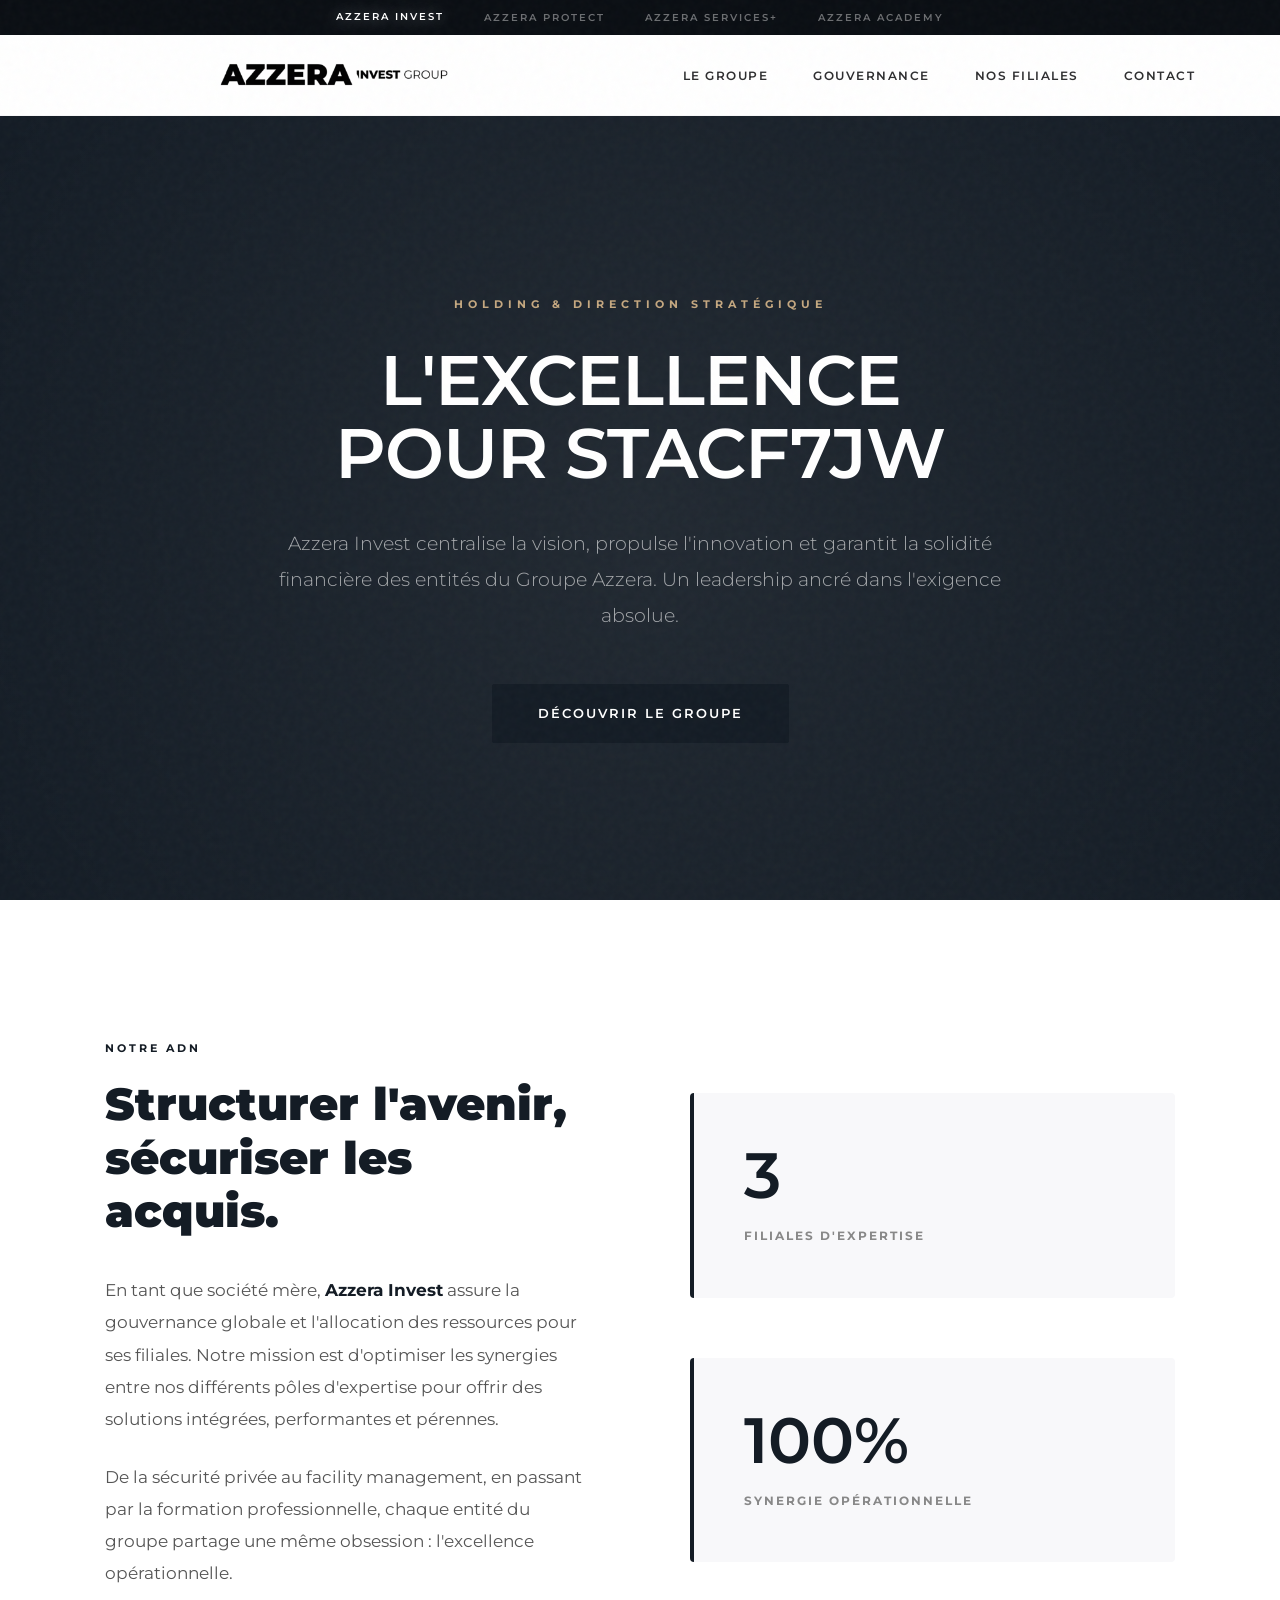
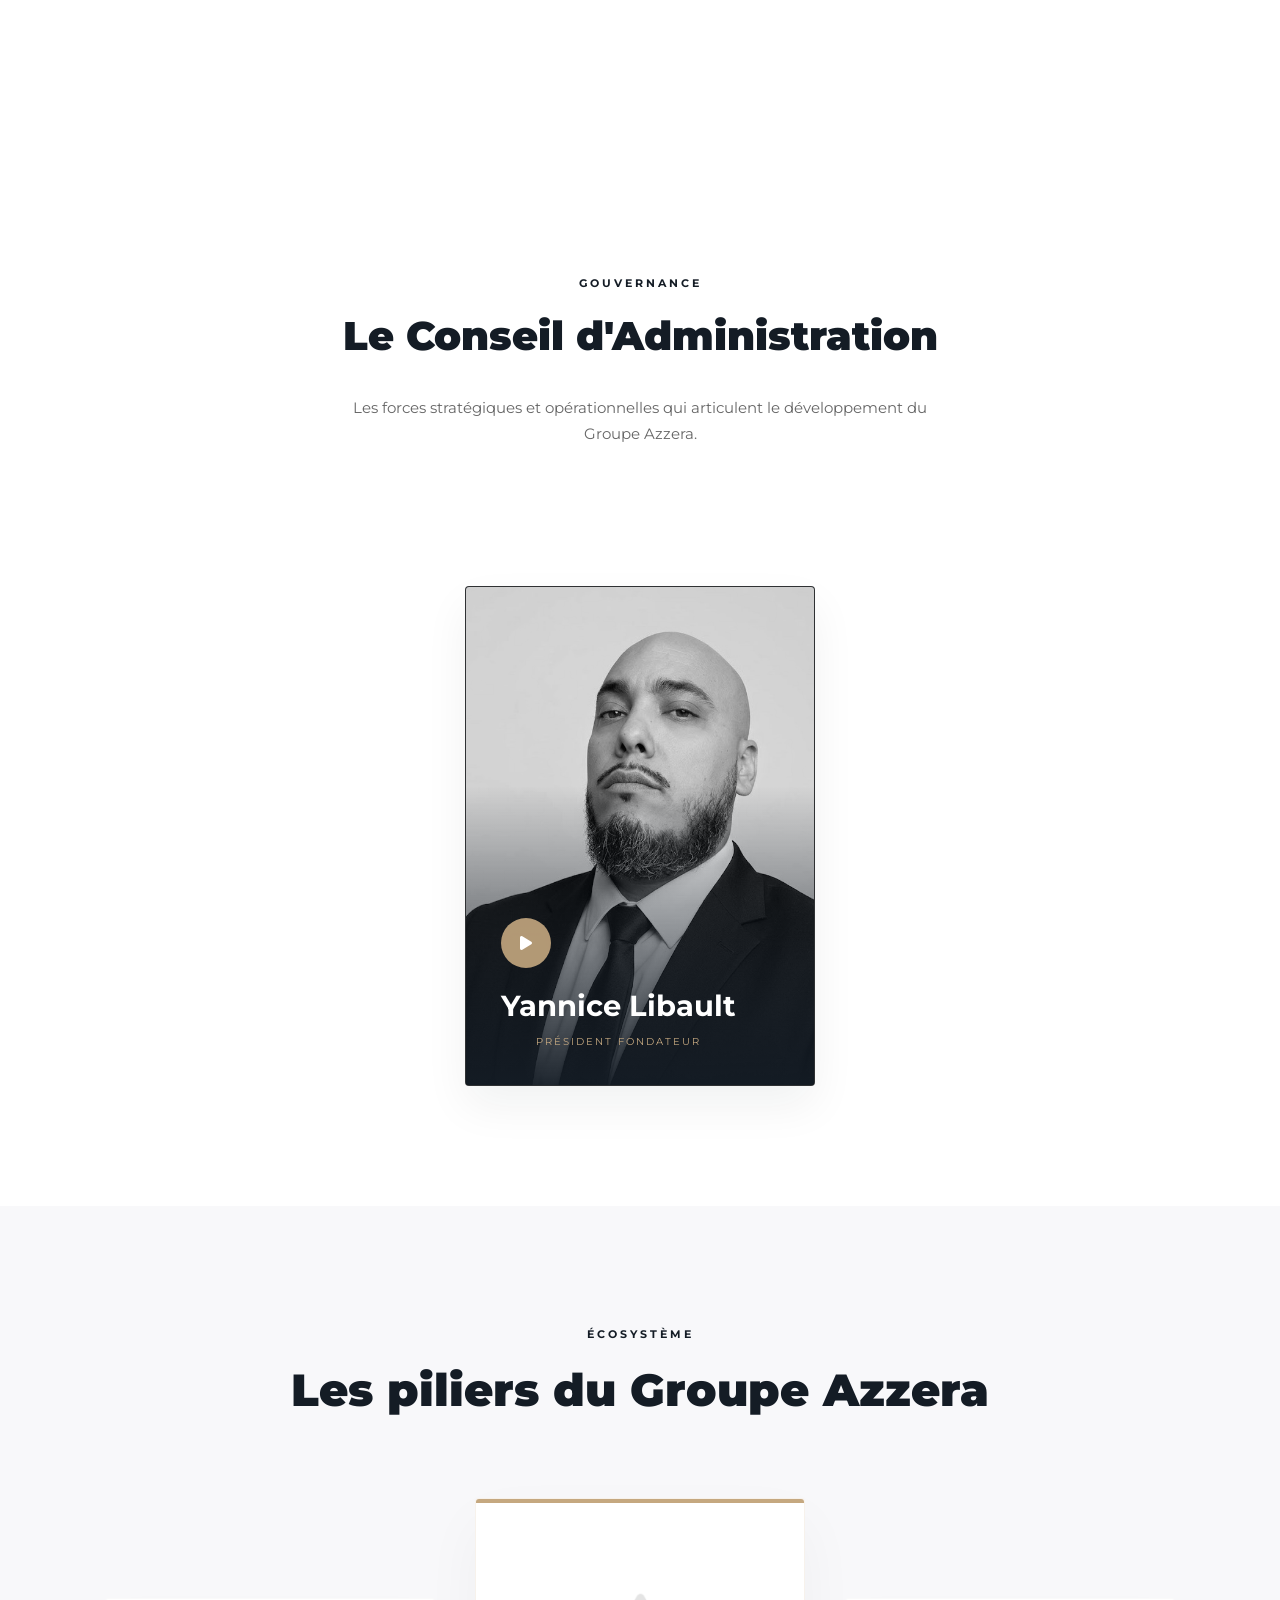
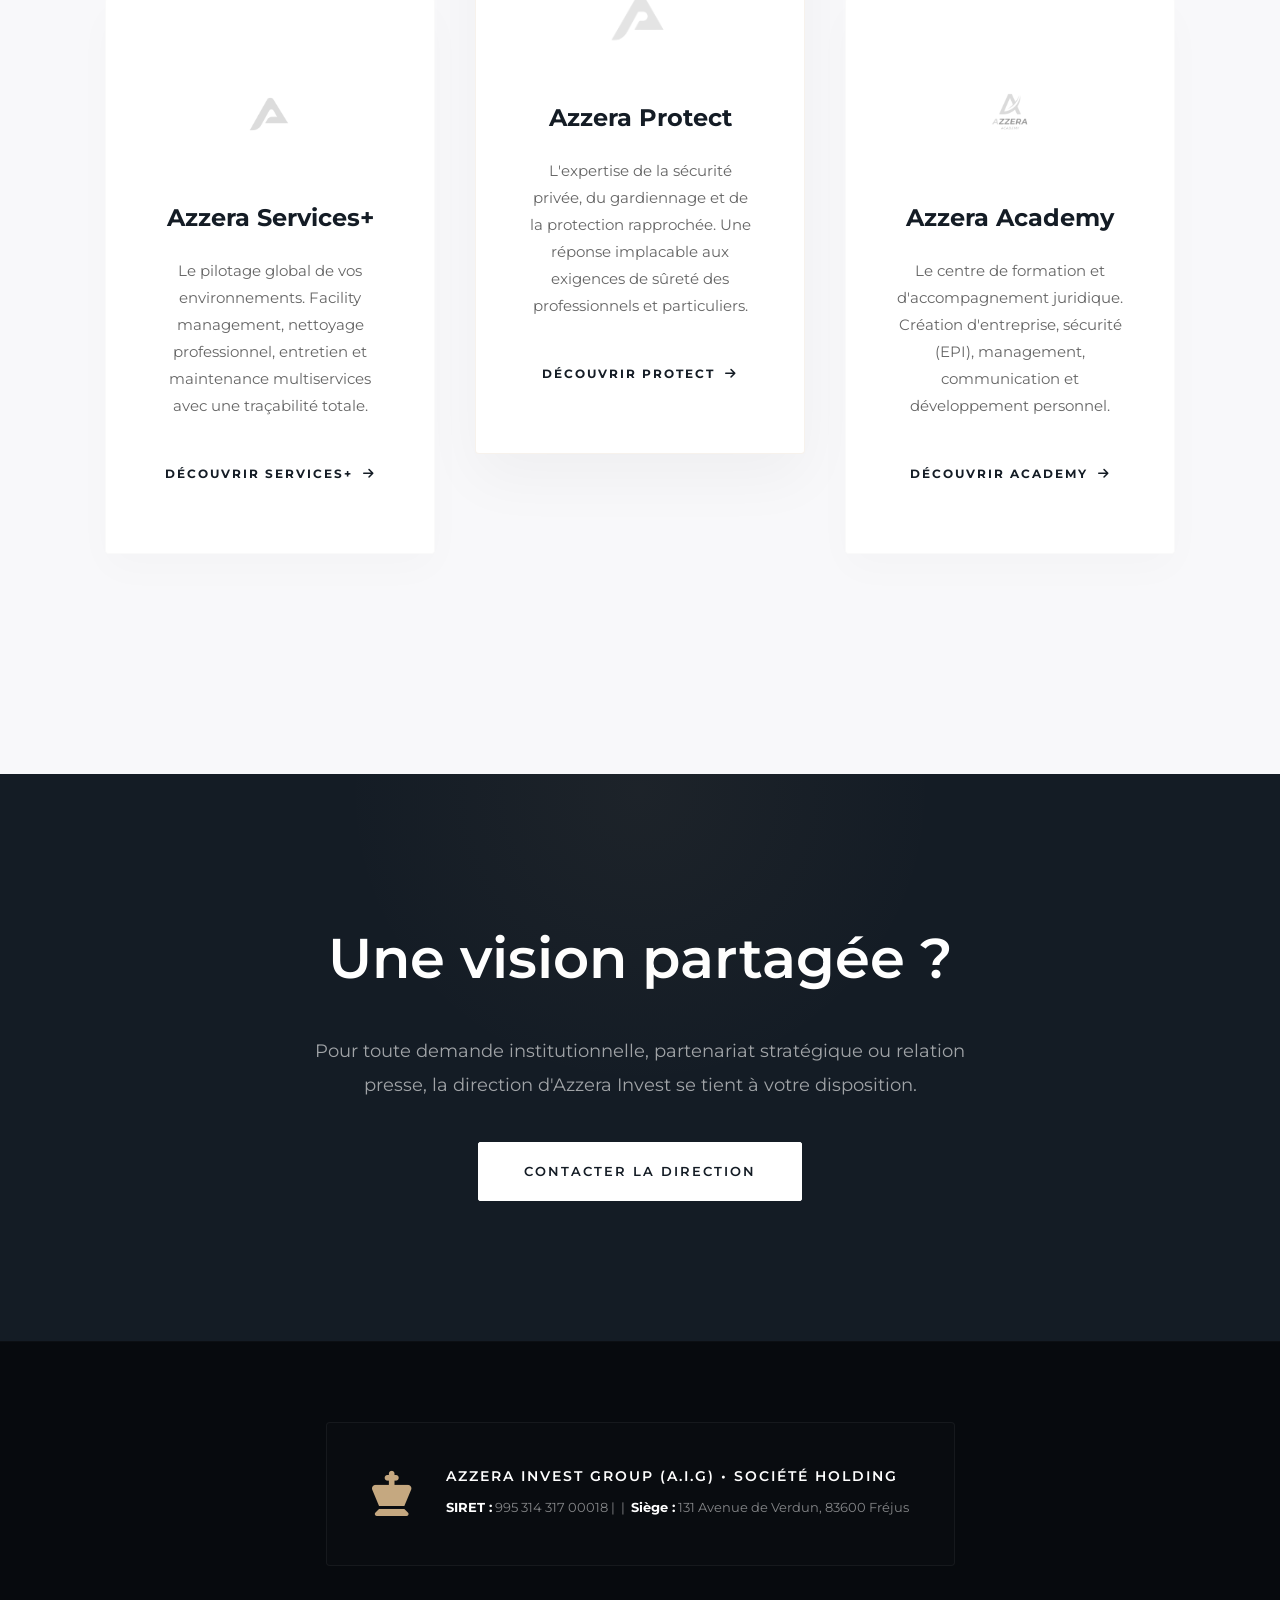
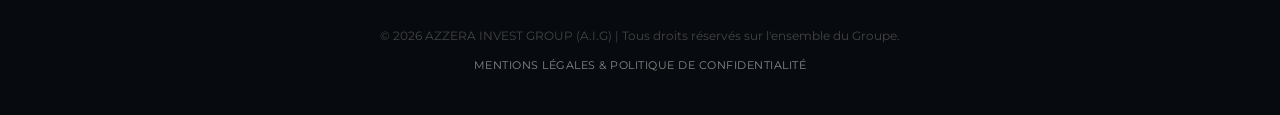
==== index.html @ 007f8ef0 "Add files via upload" ====
<!DOCTYPE html>
<html lang="fr">
<head>
    <meta charset="UTF-8">
    <meta name="viewport" content="width=device-width, initial-scale=1.0">
    <title>Azzera Invest | Holding et Direction Stratégique</title>
    
    <meta name="description" content="Azzera Invest est la holding de direction du Groupe Azzera, pilotant les filiales Protect, Services+ et Academy avec une vision stratégique d'excellence.">
    <meta name="keywords" content="holding, investissement, direction stratégique, groupe azzera, azzera invest, sécurité, multiservices, académie">
    <meta name="author" content="Azzera Invest">
    <meta name="robots" content="index, follow">
    
    <meta property="og:type" content="website">
    <meta property="og:url" content="https://www.azzerainvest.fr/">
    <meta property="og:title" content="Azzera Invest | L'Excellence Stratégique">
    <meta property="og:description" content="Pôle d'investissement et de direction du Groupe Azzera. Découvrez nos filiales et notre vision de l'excellence.">
    <meta property="og:image" content="https://www.azzerainvest.fr/img/logo-invest.png">

    <link rel="icon" type="image/png" href="favicon.png">
    <link rel="apple-touch-icon" href="favicon.png">
    <link rel="shortcut icon" href="favicon.png">
    
    <link href="https://fonts.googleapis.com/css2?family=Inter:wght@300;400;500;600&family=Montserrat:wght@400;700;900&family=Playfair+Display:ital,wght@0,600;1,600&display=swap" rel="stylesheet">
    <link rel="stylesheet" href="https://cdnjs.cloudflare.com/ajax/libs/font-awesome/6.4.0/css/all.min.css">
    
    <link rel="stylesheet" href="css/style-invest.css">

    <style>
        /* =========================================================
           1. LE SAS D'ENTRÉE CINÉMATOGRAPHIQUE (PRELOADER)
           ========================================================= */
        .luxe-preloader {
            position: fixed; top: 0; left: 0; width: 100%; height: 100vh;
            background: #141c25; z-index: 999999;
            display: flex; justify-content: center; align-items: center;
            animation: slideOutUp 1.6s cubic-bezier(0.8, 0, 0.2, 1) forwards 2s;
        }
        .preloader-content {
            text-align: center; color: white; opacity: 0;
            animation: pulseFade 1.8s ease-in-out forwards 0.2s;
        }
        .preloader-content img { height: 800px; margin-bottom: 20px; filter: drop-shadow(0 0 40px rgba(197,168,128,0.2)); }
        
        @keyframes pulseFade {
            0% { opacity: 0; transform: scale(0.95); }
            40% { opacity: 1; transform: scale(1); }
            80% { opacity: 1; transform: scale(1); }
            100% { opacity: 0; transform: scale(1.05); }
        }
        @keyframes slideOutUp { to { transform: translateY(-100%); pointer-events: none; visibility: hidden; } }

        /* =========================================================
           2. SCROLL REVEAL STRUCTUREL
           ========================================================= */
        .reveal { opacity: 0; transition: all 1.2s cubic-bezier(0.16, 1, 0.3, 1); }
        .reveal-up { transform: translateY(50px); }
        .reveal-left { transform: translateX(-50px); }
        .reveal-right { transform: translateX(50px); }
        .reveal.is-visible { opacity: 1; transform: translate(0, 0); }

        /* =========================================================
           3. INTÉGRATION DU BOARD DE DIRECTION (CARTES 3D)
           ========================================================= */
        .board-section { padding: 120px 0; background: #ffffff; }
        
        .team-3d-grid {
            display: grid; grid-template-columns: repeat(auto-fit, minmax(320px, 1fr)); 
            gap: 40px; justify-items: center; padding-top: 60px;
        }

        .team-card {
            background-color: transparent; width: 100%; max-width: 350px; height: 500px; 
            perspective: 1500px; cursor: pointer;
        }

        .team-card-inner {
            position: relative; width: 100%; height: 100%; text-align: center;
            transition: transform 0.6s cubic-bezier(0.16, 1, 0.3, 1);
            transform-style: preserve-3d;
            box-shadow: 0 20px 45px rgba(20,28,37,0.06);
            border-radius: 4px;
        }

        .team-card.is-flipped .team-card-inner { transform: rotateY(180deg) !important; }

        .team-card-front, .team-card-back {
            position: absolute; width: 100%; height: 100%; top: 0; left: 0;
            -webkit-backface-visibility: hidden; backface-visibility: hidden;
            border-radius: 4px; overflow: hidden;
            border: 1px solid rgba(197, 168, 128, 0.15);
            background-color: #141c25;
        }

        .team-card-front img { 
            width: 100%; height: 100%; object-fit: cover; 
            filter: grayscale(100%); transition: all 0.6s ease; 
        }
        .team-card:hover .team-card-front img { filter: grayscale(0%); transform: scale(1.05); }

        .play-overlay {
            position: absolute; top: 0; left: 0; right: 0; bottom: 0;
            background: linear-gradient(to top, rgba(20,28,37,0.95), transparent 60%);
            display: flex; flex-direction: column; justify-content: flex-end; align-items: flex-start;
            padding: 35px; color: white; transition: all 0.5s ease; z-index: 5;
        }
        
        .play-btn-luxe { 
            width: 50px; height: 50px; background: rgba(197, 168, 128, 0.9); border-radius: 50%; 
            display: flex; align-items: center; justify-content: center; font-size: 16px; color: white; 
            margin-bottom: 15px; transition: all 0.3s ease; backdrop-filter: blur(5px); 
        }
        .team-card:hover .play-btn-luxe { transform: scale(1.1); background: #c5a880; }

        .team-info h4 { font-family: 'Montserrat', serif; font-size: 1.8rem; margin-bottom: 5px; }
        .team-info p { font-family: 'Montserrat', sans-serif; font-size: 10px; color: #c5a880; text-transform: uppercase; letter-spacing: 2px; }

        .team-card-back { transform: rotateY(180deg); }
        .team-card-back video { position: absolute; top: 0; left: 0; width: 100%; height: 100%; object-fit: cover; z-index: 1; }
        
        .back-overlay {
            position: absolute; bottom: 0; left: 0; width: 100%; z-index: 2;
            background: linear-gradient(to top, rgba(20,28,37,0.98) 50%, rgba(20,28,37,0.7) 80%, transparent);
            padding: 35px 25px; text-align: left; color: white;
        }
        .back-overlay p { font-family: 'Montserrat', sans-serif; font-size: 11px; color: #c5a880; text-transform: uppercase; letter-spacing: 2px; margin-bottom: 15px; }
        .back-skills { list-style: none; padding: 0; margin: 0; }
        .back-skills li { font-family: 'Montserrat', sans-serif; font-size: 13px; color: #ccc; margin-bottom: 8px; display: flex; align-items: flex-start; gap: 10px; }
        .back-skills li i { color: #c5a880; margin-top: 3px; font-size: 11px; }
    </style>
</head>
<body style="overflow-x: hidden;">

    <div class="luxe-preloader">
        <div class="preloader-content">
            <img src="img/logo-ouverture.png" alt="Azzera Invest Ouverture">
            <h2 style="font-family: 'Montserrat', sans-serif; font-weight: 900; letter-spacing: 4px; font-size: 18px; margin:0;"></h2>
        </div>
    </div>

    <nav class="topbar-corporate">
        <ul class="topbar-links">
            <li><a href="#" class="active">AZZERA INVEST</a></li>
            <li><a href="https://www.azzeraprotect.fr">AZZERA PROTECT</a></li>
            <li><a href="https://www.azzeraservices.fr">AZZERA SERVICES+</a></li>
            <li><a href="https://www.azzeracademy.fr">AZZERA ACADEMY</a></li>
        </ul>
    </nav>

    <header class="main-header">
        <div class="container header-flex">
            <div class="logo">
                <a href="index.html"class="active">
                    <img src="img/logo-invest.png" alt="Logo Azzera Invest" style="height: 500px; width: auto; object-fit: contain;">
                </a>
            </div>
            <nav class="main-nav">
                <ul>
                    <li><a href="le-groupe.html">Le Groupe</a></li>
                    <li><a href="gouvernance.html">Gouvernance</a></li>
                    <li><a href="filiales.html">Nos Filiales</a></li>
                    <li><a href="contact.html">Contact</a></li>
                </ul>
            </nav>
        </div>
    </header>

    <section class="hero-section">
        <div class="hero-overlay"></div>
        <div class="container hero-content">
            <span class="hero-surtitle">HOLDING & DIRECTION STRATÉGIQUE</span>
            <h2 class="hero-title">
    <span class="scramble-line" data-value="L'EXCELLENCE">L'EXCELLENCE</span><br>
    <span class="scramble-line" data-value="POUR STANDARD.">POUR STANDARD.</span>
</h2>

            <p class="hero-subtitle">Azzera Invest centralise la vision, propulse l'innovation et garantit la solidité financière des entités du Groupe Azzera. Un leadership ancré dans l'exigence absolue.</p>
            <a href="le-groupe.html" class="btn-primary-invest">Découvrir le groupe</a>
        </div>
    </section>

    <section id="vision" class="vision-section">
        <div class="container">
            <div class="vision-grid">
                <div class="vision-text reveal reveal-left">
                    <span class="heading-subtitle">Notre ADN</span>
                    <h3 class="section-heading">Structurer l'avenir, sécuriser les acquis.</h3>
                    <p>En tant que société mère, <strong>Azzera Invest</strong> assure la gouvernance globale et l'allocation des ressources pour ses filiales. Notre mission est d'optimiser les synergies entre nos différents pôles d'expertise pour offrir des solutions intégrées, performantes et pérennes.</p>
                    <p>De la sécurité privée au facility management, en passant par la formation professionnelle, chaque entité du groupe partage une même obsession : l'excellence opérationnelle.</p>
                </div>
                <div class="vision-numbers reveal reveal-right">
                    <div class="number-box">
                        <span class="number-val">3</span>
                        <span class="number-label">Filiales d'Expertise</span>
                    </div>
                    <div class="number-box" style="margin-top: 20px;">
                        <span class="number-val">100%</span>
                        <span class="number-label">Synergie Opérationnelle</span>
                    </div>
                </div>
            </div>
        </div>
    </section>

    <section id="gouvernance" class="board-section">
        <div class="container">
            <div class="modern-heading reveal reveal-up" style="text-align: center;">
                <span class="heading-subtitle">Gouvernance</span>
                <h3 class="section-heading" style="font-size: 2.5rem;">Le Conseil d'Administration</h3>
                <p style="color: #666; max-width: 600px; margin: 15px auto 0 auto; font-size: 15px; line-height: 1.7;">Les forces stratégiques et opérationnelles qui articulent le développement du Groupe Azzera.</p>
            </div>

            <div class="team-3d-grid">
                
                <div class="team-card reveal reveal-up" style="transition-delay: 0.1s;" onclick="toggleVideoFlip(this)">
                    <div class="team-card-inner">
                        <div class="team-card-front">
                            <img src="img/yannice-libault.jpg" alt="Yannice Libault">
                            <div class="play-overlay">
                                <div class="play-btn-luxe"><i class="fas fa-play"></i></div>
                                <div class="team-info">
                                    <h4>Yannice Libault</h4>
                                    <p>Président Fondateur</p>
                                </div>
                            </div>
                        </div>
                        <div class="team-card-back">
                            <video src="video/mot-du-president.mp4" playsinline loop></video>
                            <div class="back-overlay">
                                <p>Gouvernance & Stratégie</p>
                                <ul class="back-skills">
                                    <li><i class="fas fa-check"></i> Pilotage stratégique de la holding</li>
                                    <li><i class="fas fa-check"></i> Relations institutionnelles & M&A</li>
                                    <li><i class="fas fa-check"></i> Développement des filiales</li>
                                </ul>
                            </div>
                        </div>
                    </div>
                </div>
    </section>

    <section id="filiales" class="filiales-section">
        <div class="container">
            <div class="modern-heading reveal reveal-up">
                <span class="heading-subtitle">Écosystème</span>
                <h3 class="section-heading">Les piliers du Groupe Azzera</h3>
            </div>
            
            <div class="triangle-architecture-grid reveal reveal-up" style="transition-delay: 0.2s;">
                <div class="filiale-card base-card">
                    <div class="card-logo-container">
                        <img src="img/logo-azzera.png" alt="Logo Azzera Services+" class="filiale-logo">
                    </div>
                    <h4>Azzera Services+</h4>
                    <p>Le pilotage global de vos environnements. Facility management, nettoyage professionnel, entretien et maintenance multiservices avec une traçabilité totale.</p>
                    <a href="https://www.azzeraservices.fr" target="_blank" class="link-arrow">Découvrir Services+ <i class="fas fa-arrow-right"></i></a>
                </div>

                <div class="filiale-card apex-card">
                    <div class="card-logo-container">
                        <img src="img/logo-protect.png" alt="Logo Azzera Protect" class="filiale-logo">
                    </div>
                    <h4>Azzera Protect</h4>
                    <p>L'expertise de la sécurité privée, du gardiennage et de la protection rapprochée. Une réponse implacable aux exigences de sûreté des professionnels et particuliers.</p>
                    <a href="https://www.azzeraprotect.fr" target="_blank" class="link-arrow">Découvrir Protect <i class="fas fa-arrow-right"></i></a>
                </div>
                
                <div class="filiale-card base-card">
                    <div class="card-logo-container">
                        <img src="img/logo-academy.png" alt="Logo Azzera Academy" class="filiale-logo">
                    </div>
                    <h4>Azzera Academy</h4>
                    <p>Le centre de formation et d'accompagnement juridique. Création d'entreprise, sécurité (EPI), management, communication et développement personnel.</p>
                    <a href="https://www.azzeracademy.fr" target="_blank" class="link-arrow">Découvrir Academy <i class="fas fa-arrow-right"></i></a>
                </div>
            </div>
        </div>
    </section>

    <section class="candidat-section reveal reveal-up">
        <div class="container">
            <h3>Une vision partagée ?</h3>
            <p>Pour toute demande institutionnelle, partenariat stratégique ou relation presse, la direction d'Azzera Invest se tient à votre disposition.</p>
            <div style="display: flex; gap: 20px; justify-content: center; flex-wrap: wrap; margin-top: 40px;">
                <a href="contact.html" class="btn-primary-invest-light">Contacter la Direction</a>
            </div>
        </div>
    </section>

    <footer class="legal-compliance">
        <div class="container">
            <div class="official-badge-container">
                <div class="official-badge">
                    <div class="badge-icon"><i class="fas fa-chess-king"></i></div>
                    <div class="badge-content">
                        <p class="badge-title">AZZERA INVEST GROUP (A.I.G) • Société Holding</p>
                        <p class="badge-numbers"><strong>SIRET :</strong> 995 314 317 00018 | &nbsp;|&nbsp; <strong>Siège :</strong> 131 Avenue de Verdun, 83600 Fréjus</p>
                    </div>
                </div>
            </div>
            <div class="compliance-inner">
                <p>&copy; 2026 AZZERA INVEST GROUP (A.I.G) | Tous droits réservés sur l'ensemble du Groupe.</p>
                <p style="margin-top: 10px;"><a href="mentions-legales.html" style="color: #888; text-decoration: none; transition: 0.3s; font-size: 11px; text-transform: uppercase; letter-spacing: 0.5px;">Mentions Légales & Politique de Confidentialité</a></p>
            </div>
        </div>
    </footer>

    <script>
        // 1. GESTION DU FLIP CARDS VIDEO
        function toggleVideoFlip(card) {
            document.querySelectorAll('.team-card.is-flipped').forEach(flippedCard => {
                if (flippedCard !== card) {
                    flippedCard.classList.remove('is-flipped');
                    flippedCard.querySelector('video').pause();
                    flippedCard.querySelector('.team-card-inner').style.transform = `rotateY(0deg) rotateX(0deg)`;
                }
            });

            card.classList.toggle('is-flipped');
            const video = card.querySelector('video');
            const inner = card.querySelector('.team-card-inner');
            
            if (card.classList.contains('is-flipped')) {
                video.currentTime = 0;
                video.play();
                inner.style.transform = `rotateY(180deg) rotateX(0deg)`;
            } else {
                video.pause();
                inner.style.transform = `rotateY(0deg) rotateX(0deg)`;
            }
        }

        // 2. CALCULATEUR TILT 3D DYNAMIQUE
        const cards = document.querySelectorAll('.team-card');
        cards.forEach(card => {
            const inner = card.querySelector('.team-card-inner');
            
            card.addEventListener('mousemove', (e) => {
                if(card.classList.contains('is-flipped')) return;
                const rect = card.getBoundingClientRect();
                const x = e.clientX - rect.left;
                const y = e.clientY - rect.top;
                const centerX = rect.width / 2;
                const centerY = rect.height / 2;
                
                const rotateX = ((y - centerY) / centerY) * -10;
                const rotateY = ((x - centerX) / centerX) * 10;
                
                inner.style.transition = 'none';
                inner.style.transform = `rotateX(${rotateX}deg) rotateY(${rotateY}deg)`;
            });
            
            card.addEventListener('mouseleave', () => {
                if(card.classList.contains('is-flipped')) return;
                inner.style.transition = 'transform 0.6s cubic-bezier(0.16, 1, 0.3, 1)';
                inner.style.transform = `rotateX(0deg) rotateY(0deg)`;
            });
        });

        // 3. ENGIN DE DETECTION SCROLL REVEAL ASYMETRIQUE
        const observerOptions = { root: null, rootMargin: '0px', threshold: 0.15 };
        const observer = new IntersectionObserver((entries, observer) => {
            entries.forEach(entry => {
                if (entry.isIntersecting) {
                    entry.target.classList.add('is-visible');
                    observer.unobserve(entry.target);
                }
            });
        }, observerOptions);

        document.querySelectorAll('.reveal').forEach(element => {
            observer.observe(element);
        });
    const titleElement = document.querySelector(".hero-title");
    const originalText = "L'EXCELLENCE\nPOUR STANDARD"; // Le \n remplace le <br> pour le calcul
    const letters = "ABCDEFGHIJKLMNOPQRSTUVWXYZ0123456789";

    let iteration = 0;

    const scramble = setInterval(() => {
        titleElement.innerText = originalText
            .split("")
            .map((char, index) => {
                // On ignore les espaces, les apostrophes et les sauts de ligne
                if (char === " " || char === "'" || char === "\n") return char;
                if (index < iteration) return originalText[index];
                return letters[Math.floor(Math.random() * letters.length)];
            })
            .join("");

        if (iteration >= originalText.length) {
            clearInterval(scramble);
            // On remet le <br> propre à la fin pour le rendu final
            titleElement.innerHTML = "L'EXCELLENCE<br>POUR STANDARD";
        }

        iteration += 1 / 3;
    }, 50);
</script>
</body>
</html>
---- css/style-invest.css ----
/* =========================================================
   AZZERA INVEST | CSS ULTRA-PREMIUM (HAUTE COUTURE)
   ========================================================= */

:root {
    /* Palette de base */
    --primary-invest: #141c25; 
    --gold-accent: #c5a880; 
    --gray-main: #2d2d2f; 
    --gray-bg: #f8f8fa; 
    --white: #ffffff;
    
    /* Courbes mathématiques (Timing pur pour les animations) */
    --ease-fast: cubic-bezier(0.16, 1, 0.3, 1);
    --ease-epic: cubic-bezier(0.22, 1, 0.36, 1);

    /* Transitions complètes (Pour les survols au clic/souris) */
    --transition-fast: all 0.4s var(--ease-fast);
    --transition-smooth: all 0.8s var(--ease-fast);
}

/* --- OPTIMISATIONS RENDU & SELECTION --- */
* { margin: 0; padding: 0; box-sizing: border-box; }

body { 
    font-family: 'Montserrat', sans-serif; 
    color: var(--gray-main); 
    background: var(--white); 
    line-height: 1.6; 
    /* Lissage typographique ultra-net */
    -webkit-font-smoothing: antialiased;
    -moz-osx-font-smoothing: grayscale;
    text-rendering: optimizeLegibility;
}

/* 1. LE GRAIN PHOTOGRAPHIQUE (Effet matière sur tout le site) */
body::after {
    content: "";
    position: fixed;
    top: 0; left: 0; width: 100vw; height: 100vh;
    background-image: url("data:image/svg+xml,%3Csvg viewBox='0 0 200 200' xmlns='http://www.w3.org/2000/svg'%3E%3Cfilter id='noiseFilter'%3E%3CfeTurbulence type='fractalNoise' baseFrequency='0.65' numOctaves='3' stitchTiles='stitch'/%3E%3C/filter%3E%3Crect width='100%25' height='100%25' filter='url(%23noiseFilter)'/%3E%3C/svg%3E");
    opacity: 0.03; 
    pointer-events: none; 
    z-index: 9999; 
}

/* Surlignage du texte en mode Luxe */
::selection { background: var(--gold-accent); color: var(--primary-invest); }

/* Scrollbar sur-mesure ultra fine */
::-webkit-scrollbar { width: 8px; }
::-webkit-scrollbar-track { background: var(--gray-bg); }
::-webkit-scrollbar-thumb { background: var(--primary-invest); border-radius: 10px; }
::-webkit-scrollbar-thumb:hover { background: var(--gold-accent); }

.container { max-width: 1150px; margin: 0 auto; padding: 0 40px; }

/* --- NAVIGATION CORPORATE (Top Bar) --- */
.topbar-corporate {
    background: #0a0e13 !important; 
    height: 35px;
    padding: 0; 
    display: flex;
    align-items: center; 
    justify-content: center;
    width: 100%;
}

.topbar-links {
    display: flex;
    justify-content: center;
    list-style: none;
    gap: 40px;
    margin: 0 !important;
    padding: 0 !important;
    height: 100%;
    align-items: center;
}

.topbar-links a {
    color: rgba(255, 255, 255, 0.4) !important;
    text-decoration: none;
    font-size: 10px;
    font-weight: 600;
    letter-spacing: 2px;
    transition: var(--transition-fast);
    display: block;
}

.topbar-links a:hover, .topbar-links a.active {
    color: var(--white) !important; 
    text-shadow: 0 0 15px rgba(255, 255, 255, 0.5);
    transform: translateY(-1px);
}

/* --- HEADER & NAVIGATION PRINCIPALE --- */
.main-header {
    background: rgba(255, 255, 255, 0.85) !important;
    backdrop-filter: blur(30px);
    -webkit-backdrop-filter: blur(30px);
    position: sticky;
    top: 0;
    z-index: 1000;
    border-bottom: 1px solid rgba(20, 28, 37, 0.03);
    transition: var(--transition-smooth);
    opacity: 0; animation: fadeUp 1s var(--ease-epic) forwards;
}

.header-flex {
    height: 80px;
    display: flex;
    justify-content: space-between;
    align-items: center;
    max-width: 1150px;
    margin: 0 auto;
    padding: 0 20px;
}

.logo a { 
    display: flex; align-items: center; gap: 15px; text-decoration: none; color: inherit; 
    transition: var(--transition-fast);
}
.logo a:hover { opacity: 0.8; }

.main-nav ul { display: flex; list-style: none; gap: 45px; align-items: center; }
.main-nav a { 
    position: relative;
    text-decoration: none; 
    color: var(--gray-main); 
    font-weight: 600; 
    font-size: 12px; 
    text-transform: uppercase;
    letter-spacing: 1.5px;
    transition: var(--transition-fast); 
    padding-bottom: 5px;
}

/* Soulignement or au survol des liens */
.main-nav a::after {
    content: '';
    position: absolute;
    bottom: 0; left: 0;
    width: 100%; height: 1px;
    background: var(--gold-accent);
    transform: scaleX(0);
    transform-origin: right;
    transition: transform 0.5s var(--ease-fast);
}
.main-nav a:hover::after, .main-nav a.active::after {
    transform: scaleX(1);
    transform-origin: left;
}
.main-nav a:hover, .main-nav a.active { color: var(--primary-invest); }

/* --- BOUTONS PREMIUM (Sweep Shine) --- */
.btn-primary-invest, .btn-primary-invest-light {
    position: relative;
    padding: 18px 45px; 
    border-radius: 2px; 
    text-decoration: none; 
    font-weight: 600; 
    font-size: 13px;
    text-transform: uppercase;
    letter-spacing: 2px;
    display: inline-block; 
    overflow: hidden; 
    transition: var(--transition-smooth); 
    z-index: 1;
}

.btn-primary-invest { 
    background: var(--primary-invest); 
    color: var(--white); 
    border: 1px solid var(--primary-invest);
}

.btn-primary-invest-light {
    background: var(--white); 
    color: var(--primary-invest); 
    border: 1px solid var(--white);
}

.btn-primary-invest::after, .btn-primary-invest-light::after {
    content: '';
    position: absolute;
    top: 0; left: -100%;
    width: 50%; height: 100%;
    background: linear-gradient(to right, rgba(255,255,255,0) 0%, rgba(255,255,255,0.2) 50%, rgba(255,255,255,0) 100%);
    transform: skewX(-25deg);
    transition: var(--transition-smooth);
    z-index: -1;
}

.btn-primary-invest-light::after {
    background: linear-gradient(to right, rgba(20,28,37,0) 0%, rgba(20,28,37,0.05) 50%, rgba(20,28,37,0) 100%);
}

.btn-primary-invest:hover, .btn-primary-invest-light:hover { 
    transform: translateY(-3px); 
    box-shadow: 0 20px 40px rgba(20, 28, 37, 0.2); 
}

.btn-primary-invest:hover::after, .btn-primary-invest-light:hover::after {
    left: 200%;
    transition: all 0.8s ease-in-out;
}

/* --- HERO SECTION LUXE (Parallaxe + Dégradé) --- */
.hero-section { 
    position: relative;
    padding: 180px 0 150px 0; 
    text-align: center; 
    background: var(--primary-invest);
    color: var(--white);
    overflow: hidden;
    /* 2. LE PARALLAXE */
    background-attachment: fixed;
    background-position: center;
    background-repeat: no-repeat;
    background-size: cover;
}

.hero-overlay {
    position: absolute;
    top: -50%; left: -50%; right: -50%; bottom: -50%;
    background: radial-gradient(circle at center, rgba(255,255,255,0.06), transparent 50%);
    pointer-events: none;
    animation: slowDrift 20s infinite linear alternate;
}

@keyframes slowDrift {
    0% { transform: scale(1) translate(0, 0); }
    100% { transform: scale(1.1) translate(2%, 2%); }
}

.hero-content { position: relative; z-index: 2; }

/* CORRECTION DE L'ANIMATION ICI */
.hero-surtitle { 
    display: block; font-size: 11px; text-transform: uppercase; letter-spacing: 5px; 
    color: var(--gold-accent); margin-bottom: 30px; font-weight: 700;
    opacity: 0; animation: fadeUp 1s var(--ease-epic) forwards 0.2s;
}

.hero-title { 
    font-family: 'Montserrat', serif; font-size: 70px; font-weight: 600; 
    margin-bottom: 35px; line-height: 1.05; letter-spacing: -1px;
    opacity: 0; animation: fadeUp 1.2s var(--ease-epic) forwards 0.4s;
}

.hero-subtitle { 
    color: rgba(255, 255, 255, 0.6); font-size: 19px; max-width: 800px; margin: 0 auto 50px auto; 
    line-height: 1.9; font-weight: 300;
    opacity: 0; animation: fadeUp 1.2s var(--ease-epic) forwards 0.6s;
}

/* --- SECTION VISION --- */
.vision-section { padding: 140px 0; background: var(--white); }
.vision-grid { display: grid; grid-template-columns: 1fr 1fr; gap: 100px; align-items: center; }

.heading-subtitle { display: block; color: var(--primary-invest); font-weight: 700; text-transform: uppercase; letter-spacing: 3px; font-size: 11px; margin-bottom: 20px; }
.section-heading { font-family: 'Montserrat', sans-serif; font-size: 2.8rem; color: var(--primary-invest); margin-bottom: 35px; line-height: 1.2; font-weight: 900;}

.vision-text p { color: #555; font-size: 17px; margin-bottom: 25px; line-height: 1.9; }
.vision-text strong { color: var(--primary-invest); font-weight: 700; }

.vision-numbers { display: flex; flex-direction: column; gap: 40px; }
.number-box { 
    background: var(--gray-bg); padding: 50px; border-radius: 4px; 
    border-left: 4px solid var(--primary-invest);
    transition: var(--transition-smooth);
}
.number-box:hover { transform: translateX(10px); box-shadow: -10px 15px 40px rgba(0,0,0,0.03); }

.number-val { display: block; font-family: 'Montserrat', serif; font-size: 4rem; color: var(--primary-invest); font-weight: 600; line-height: 1; margin-bottom: 15px; }
.number-label { font-size: 12px; text-transform: uppercase; letter-spacing: 2px; color: #888; font-weight: 700; }

/* --- SECTION FILIALES : TRIANGLE --- */
.filiales-section { padding: 120px 0 180px 0; background: var(--gray-bg); }
.modern-heading { text-align: center; margin-bottom: 80px; }

.triangle-architecture-grid { 
    display: grid; grid-template-columns: repeat(3, 1fr); gap: 40px; align-items: start; padding-bottom: 40px; 
}

.filiale-card { 
    background: var(--white); padding: 70px 50px; border-radius: 4px; text-align: center; 
    box-shadow: 0 15px 40px rgba(0,0,0,0.02);
    transition: var(--transition-smooth); 
    display: flex; flex-direction: column; align-items: center;
    border: 1px solid rgba(20, 28, 37, 0.02);
    position: relative; overflow: hidden;
}

.base-card { margin-top: 100px; }

.apex-card {
    margin-top: 0;
    box-shadow: 0 25px 60px rgba(20, 28, 37, 0.04);
    border: 1px solid rgba(197, 168, 128, 0.15); 
}

.filiale-card::before {
    content: ''; position: absolute; top: 0; left: 0; right: 0; height: 4px;
    background: var(--gold-accent);
    transform: scaleX(0);
    transform-origin: center;
    transition: transform 0.6s var(--ease-fast);
}

.filiale-card:hover::before { transform: scaleX(1); }
.apex-card::before { transform: scaleX(1); background: var(--gold-accent); }

.base-card:hover { 
    transform: translateY(-15px); 
    box-shadow: 0 15px 30px rgba(20,28,37,0.04), 0 30px 60px rgba(20,28,37,0.06); 
}

.apex-card:hover {
    transform: translateY(-15px); 
    box-shadow: 0 20px 40px rgba(20,28,37,0.05), 0 40px 80px rgba(20,28,37,0.08);
}

.card-logo-container { height: 90px; display: flex; align-items: center; justify-content: center; margin-bottom: 40px; width: 100%; }
.filiale-logo { max-height: 100%; max-width: 180px; object-fit: contain; filter: grayscale(100%) opacity(0.4); transition: var(--transition-smooth); }
.filiale-card:hover .filiale-logo { filter: grayscale(0%) opacity(1); transform: scale(1.05); }

.filiale-card h4 { font-family: 'Montserrat', sans-serif; font-size: 1.5rem; color: var(--primary-invest); font-weight: 700; margin-bottom: 20px; }
.filiale-card p { font-size: 15px; color: #666; line-height: 1.8; margin-bottom: 45px; flex-grow: 1; }

.link-arrow { 
    color: var(--primary-invest); text-decoration: none; font-weight: 700; font-size: 12px; 
    text-transform: uppercase; letter-spacing: 2px; display: flex; align-items: center; gap: 10px; 
    transition: var(--transition-fast);
}
.link-arrow:hover { color: var(--gold-accent); gap: 18px; }

/* --- ESPACE DIRECTION / CONTACT --- */
.candidat-section { 
    background: var(--primary-invest); color: var(--white); padding: 140px 0; text-align: center; position: relative; overflow: hidden; 
    background-attachment: fixed;
}
.candidat-section::before { content: ''; position: absolute; top: -50%; left: 50%; width: 600px; height: 600px; background: radial-gradient(circle, rgba(197, 168, 128, 0.05) 0%, transparent 70%); transform: translateX(-50%); pointer-events: none; }
.candidat-section h3 { font-family: 'Montserrat', serif; font-size: 3.5rem; margin-bottom: 30px; font-weight: 600; }
.candidat-section p { color: rgba(255,255,255,0.6); font-size: 18px; max-width: 650px; margin: 0 auto; line-height: 1.9; }

/* --- FOOTER HOLDING --- */
.legal-compliance { background: #070a0e; color: #fff; padding: 80px 0 40px 0; text-align: center; border-top: 1px solid rgba(255,255,255,0.02); }
.official-badge-container { display: flex; justify-content: center; margin-bottom: 60px; }
.official-badge { background: rgba(255, 255, 255, 0.01); border: 1px solid rgba(255, 255, 255, 0.05); border-radius: 4px; padding: 35px 45px; display: flex; align-items: center; gap: 35px; max-width: 850px; text-align: left; transition: var(--transition-smooth); }
.official-badge:hover { background: rgba(255, 255, 255, 0.03); border: 1px solid rgba(197, 168, 128, 0.2); }
.badge-icon { font-size: 45px; color: var(--gold-accent); }
.badge-title { color: var(--white); font-weight: 600; font-size: 14px; margin-bottom: 10px; text-transform: uppercase; letter-spacing: 2px;}
.badge-numbers { color: rgba(255,255,255,0.5); font-size: 13px; margin-bottom: 5px; }
.badge-numbers strong { color: var(--white); }
.compliance-inner p { color: #444; font-size: 12px; margin-top: 30px; }

/* --- ANIMATIONS DE REVEAL (Apparition au chargement) --- */
@keyframes fadeUp {
    0% { opacity: 0; transform: translateY(40px); }
    100% { opacity: 1; transform: translateY(0); }
}

/* Animations corrigées ici avec la bonne variable */
.filiale-card { opacity: 0; animation: fadeUp 1s var(--ease-epic) forwards 0.2s; }
.filiale-card:nth-child(2) { animation-delay: 0.35s; }
.filiale-card:nth-child(3) { animation-delay: 0.5s; }

/* =========================================================
   RESPONSIVE DESIGN (Mobiles & Tablettes)
   ========================================================= */
@media (max-width: 1024px) {
    .vision-grid { gap: 50px; }
    .triangle-architecture-grid { gap: 30px; }
    .filiale-card { padding: 50px 30px; }
}

@media (max-width: 900px) {
    .vision-grid { grid-template-columns: 1fr; gap: 60px; text-align: center; }
    .number-box { border-left: none; border-top: 4px solid var(--primary-invest); }
    .number-box:hover { transform: translateY(-10px); box-shadow: 0 15px 40px rgba(0,0,0,0.03); }
    .triangle-architecture-grid { grid-template-columns: 1fr; gap: 40px; }
    .base-card, .apex-card { margin-top: 0; }
}

@media (max-width: 768px) {
    .container { padding: 0 20px; }
    .topbar-corporate { height: auto !important; padding: 12px 0 !important; }
    .topbar-links { gap: 15px; flex-wrap: wrap; padding: 0 10px !important; }
    .topbar-links a { font-size: 9px; }
    .header-flex { height: auto; flex-direction: column; gap: 20px; padding: 25px 10px; }
    .logo a { flex-direction: column; gap: 8px; text-align: center; }
    .logo img { max-height: 50px !important; }
    .logo h1 { font-size: 22px; }
    .main-nav ul { flex-wrap: wrap; justify-content: center; gap: 20px; }
    .main-nav a { font-size: 11px; }
    .hero-section { padding: 100px 0; }
    .hero-title { font-size: 45px; }
    .hero-subtitle { font-size: 16px; padding: 0 10px; }
    .vision-section, .filiales-section { padding: 80px 0; }
    .section-heading { font-size: 2.2rem; }
    .candidat-section { padding: 100px 0; }
    .candidat-section h3 { font-size: 2.5rem; }
    .btn-primary-invest, .btn-primary-invest-light { display: block; width: 100%; text-align: center; }
    .official-badge { flex-direction: column; text-align: center; gap: 20px; padding: 30px 20px; }
}
.scramble-text {
    font-family: 'Montserrat', monospace; /* Style typographique "machine" */
    display: inline-block;
}
.hero-title {
    /* Cela permet de garder l'espace réservé même si les lettres changent */
    display: inline-block;
    min-height: 1.2em;
    /* On empêche le texte de sauter en fixant la police */
    font-family: 'Montserrat', serif; 
    white-space: pre; /* Très important pour garder les espaces intacts */
}
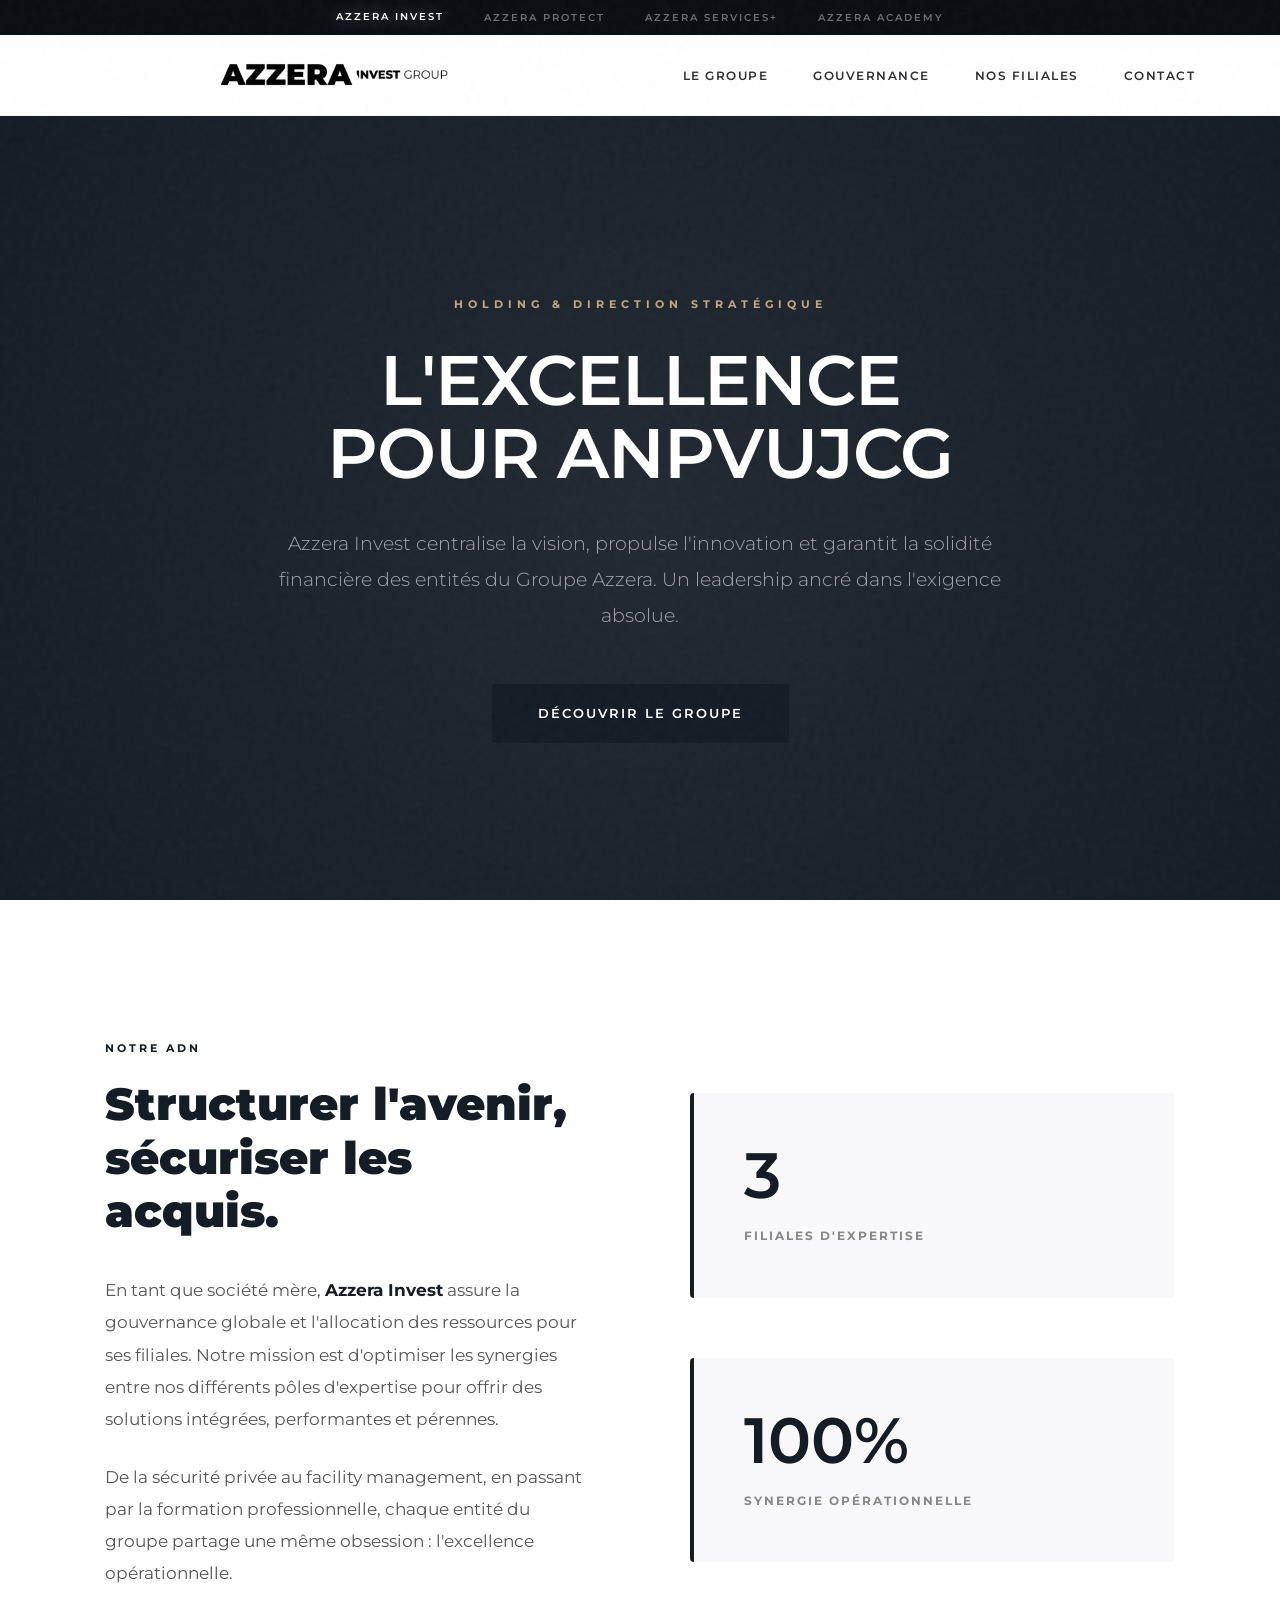
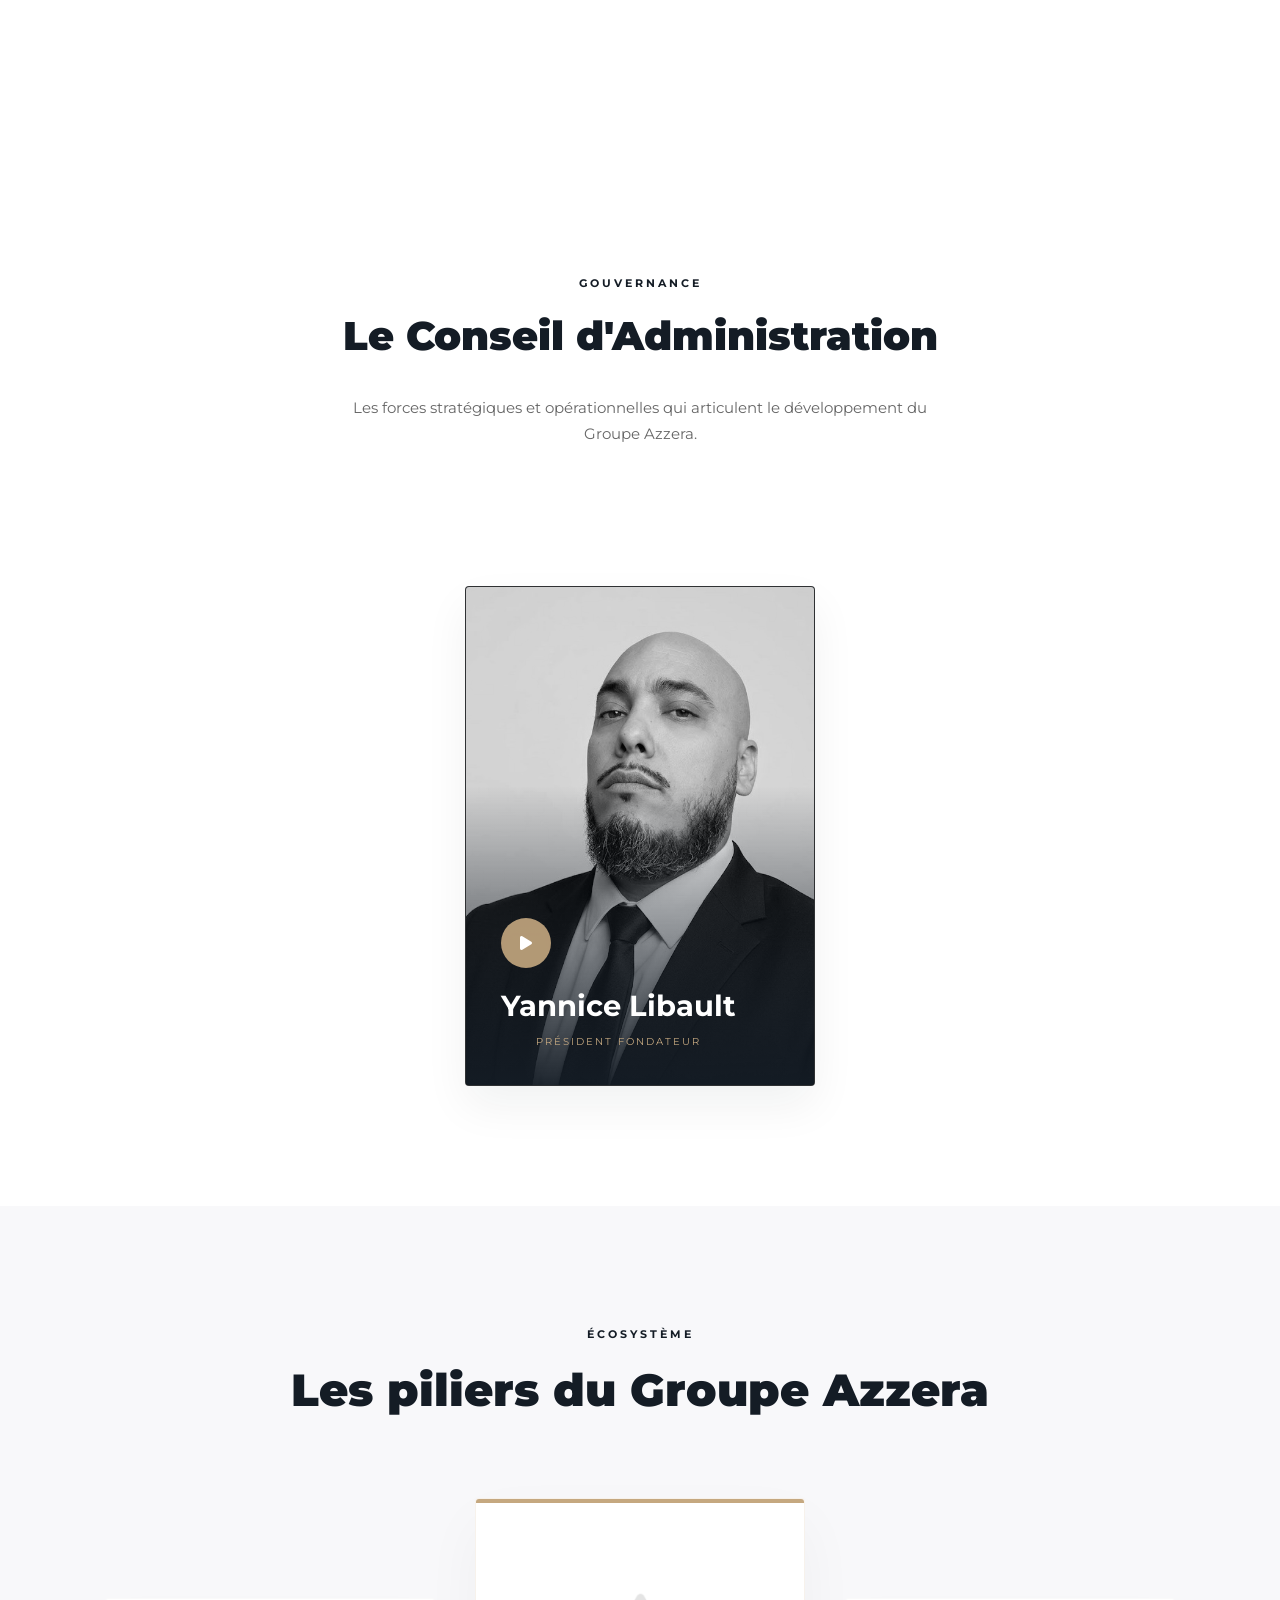
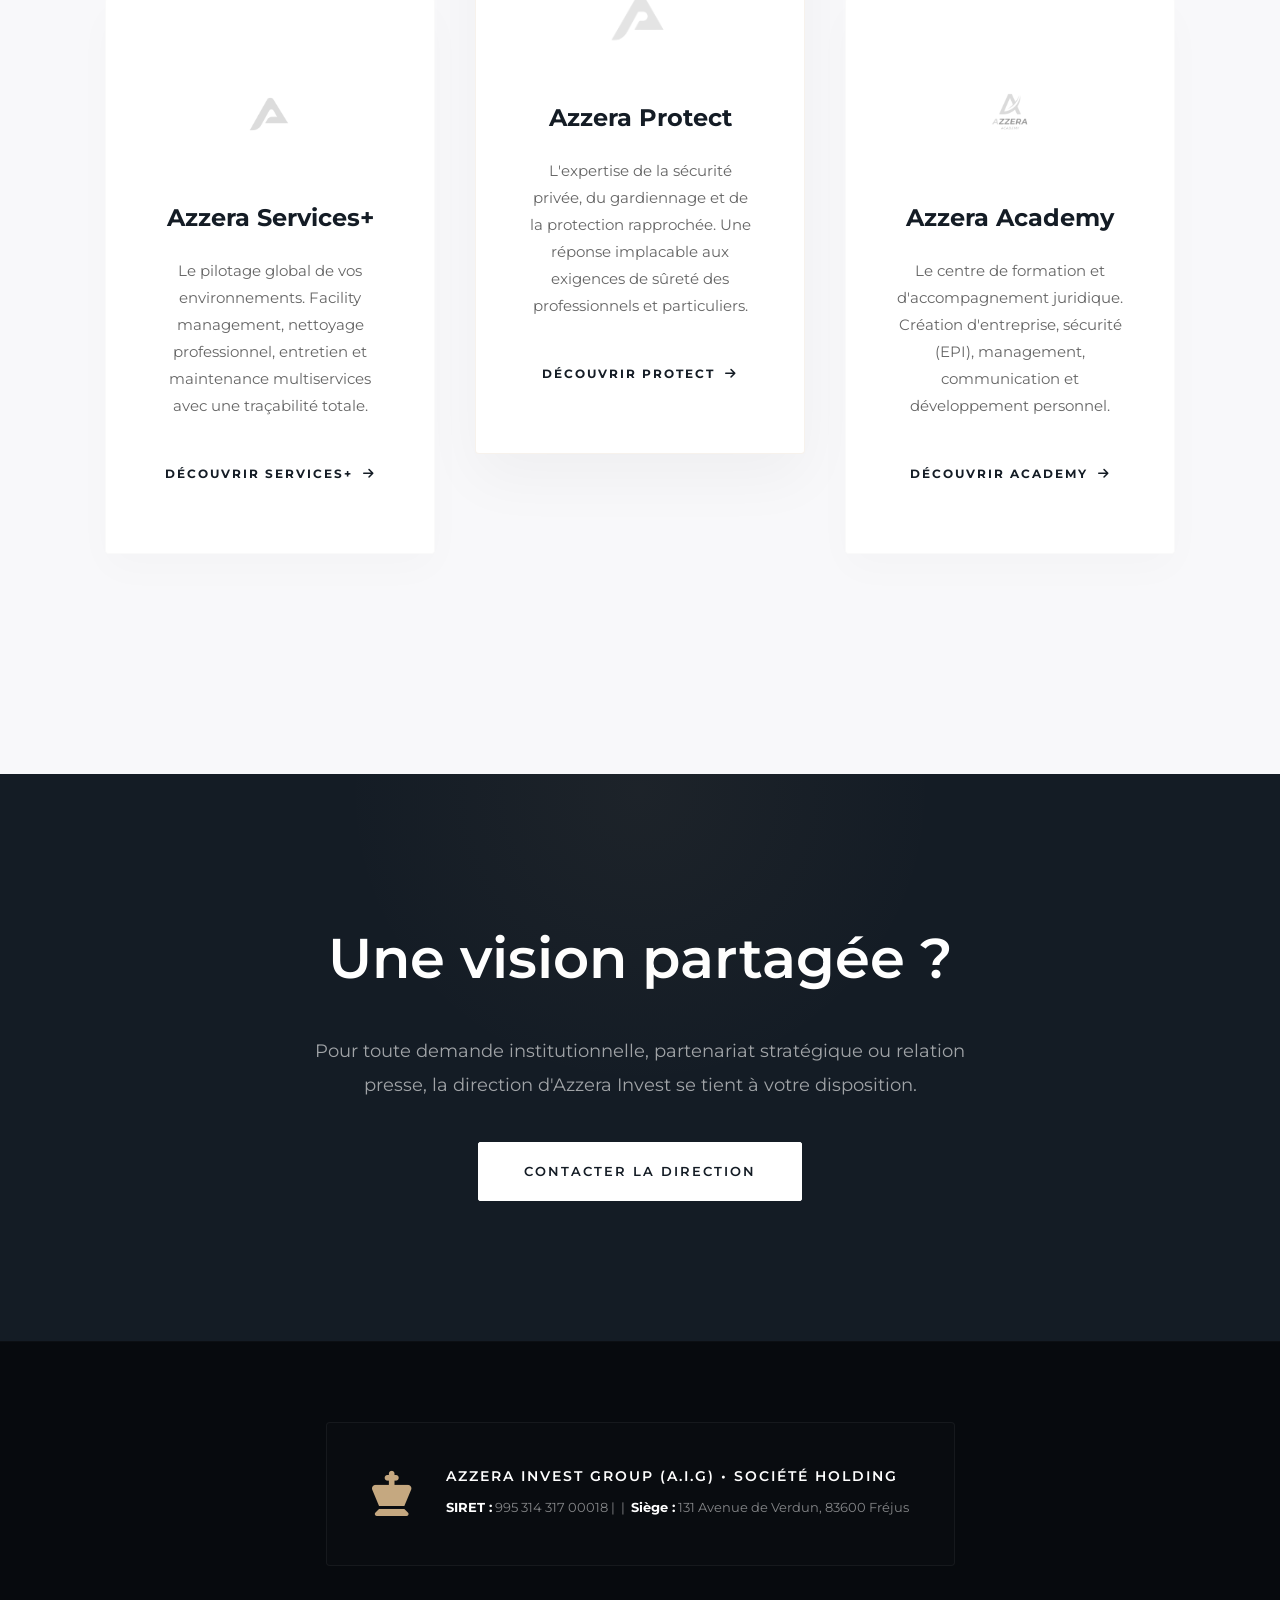
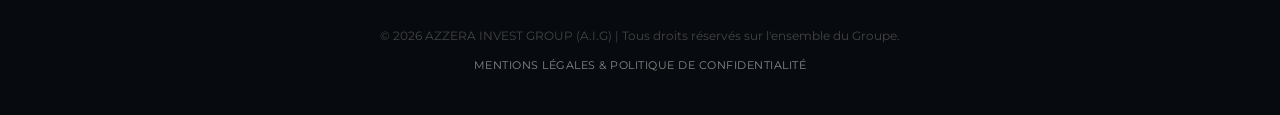
==== commit 2b1d1969: "Add files via upload" ====
--- a/index.html
+++ b/index.html
@@ -126,6 +126,54 @@
         .back-skills { list-style: none; padding: 0; margin: 0; }
         .back-skills li { font-family: 'Montserrat', sans-serif; font-size: 13px; color: #ccc; margin-bottom: 8px; display: flex; align-items: flex-start; gap: 10px; }
         .back-skills li i { color: #c5a880; margin-top: 3px; font-size: 11px; }
+
+        /* =========================================================
+           RESPONSIVE DESIGN (Mobiles & Tablettes) - HAUTE COUTURE
+           ========================================================= */
+        @media (max-width: 1024px) {
+            .vision-grid { gap: 50px; }
+            .triangle-architecture-grid { gap: 30px; }
+            .filiale-card { padding: 50px 30px; }
+        }
+
+        @media (max-width: 900px) {
+            .vision-grid { grid-template-columns: 1fr; gap: 60px; text-align: center; }
+            .number-box { border-left: none; border-top: 4px solid #141c25; }
+            .triangle-architecture-grid { grid-template-columns: 1fr; gap: 40px; }
+            .base-card, .apex-card { margin-top: 0; }
+            .team-3d-grid { grid-template-columns: 1fr; max-width: 400px; margin: 0 auto; }
+        }
+
+        @media (max-width: 768px) {
+            .topbar-corporate { height: auto !important; padding: 12px 10px !important; }
+            .topbar-links { gap: 10px 20px; flex-wrap: wrap; justify-content: center; padding: 0 !important; }
+            .topbar-links a { font-size: 9px; }
+
+            .header-flex { height: auto; flex-direction: column; gap: 15px; padding: 20px 15px; }
+            .logo { width: 100%; display: flex; justify-content: center; }
+            .logo a { display: block; text-align: center; }
+            .logo img { height: 45px !important; width: auto !important; margin: 0 auto; display: block; object-fit: contain; }
+            
+            .main-nav ul { flex-wrap: wrap; justify-content: center; gap: 12px 20px; }
+            .main-nav a { font-size: 10px; }
+
+            .hero-section { padding: 100px 20px; }
+            .hero-title { 
+                font-size: 11vw !important; 
+                line-height: 1.15; 
+                margin-bottom: 25px; 
+                word-wrap: break-word; 
+                letter-spacing: -0.5px;
+            }
+            .hero-subtitle { font-size: 15px; padding: 0 5px; margin-bottom: 35px; }
+            
+            .btn-primary-invest { width: 100%; display: block; box-sizing: border-box; }
+
+            .section-heading { font-size: 2.2rem; }
+            .candidat-section { padding: 80px 20px; }
+            .candidat-section h3 { font-size: 2.5rem; }
+            .official-badge { flex-direction: column; text-align: center; gap: 20px; padding: 30px 20px; }
+        }
     </style>
 </head>
 <body style="overflow-x: hidden;">
@@ -236,6 +284,8 @@
                         </div>
                     </div>
                 </div>
+            </div>
+        </div>
     </section>
 
     <section id="filiales" class="filiales-section">
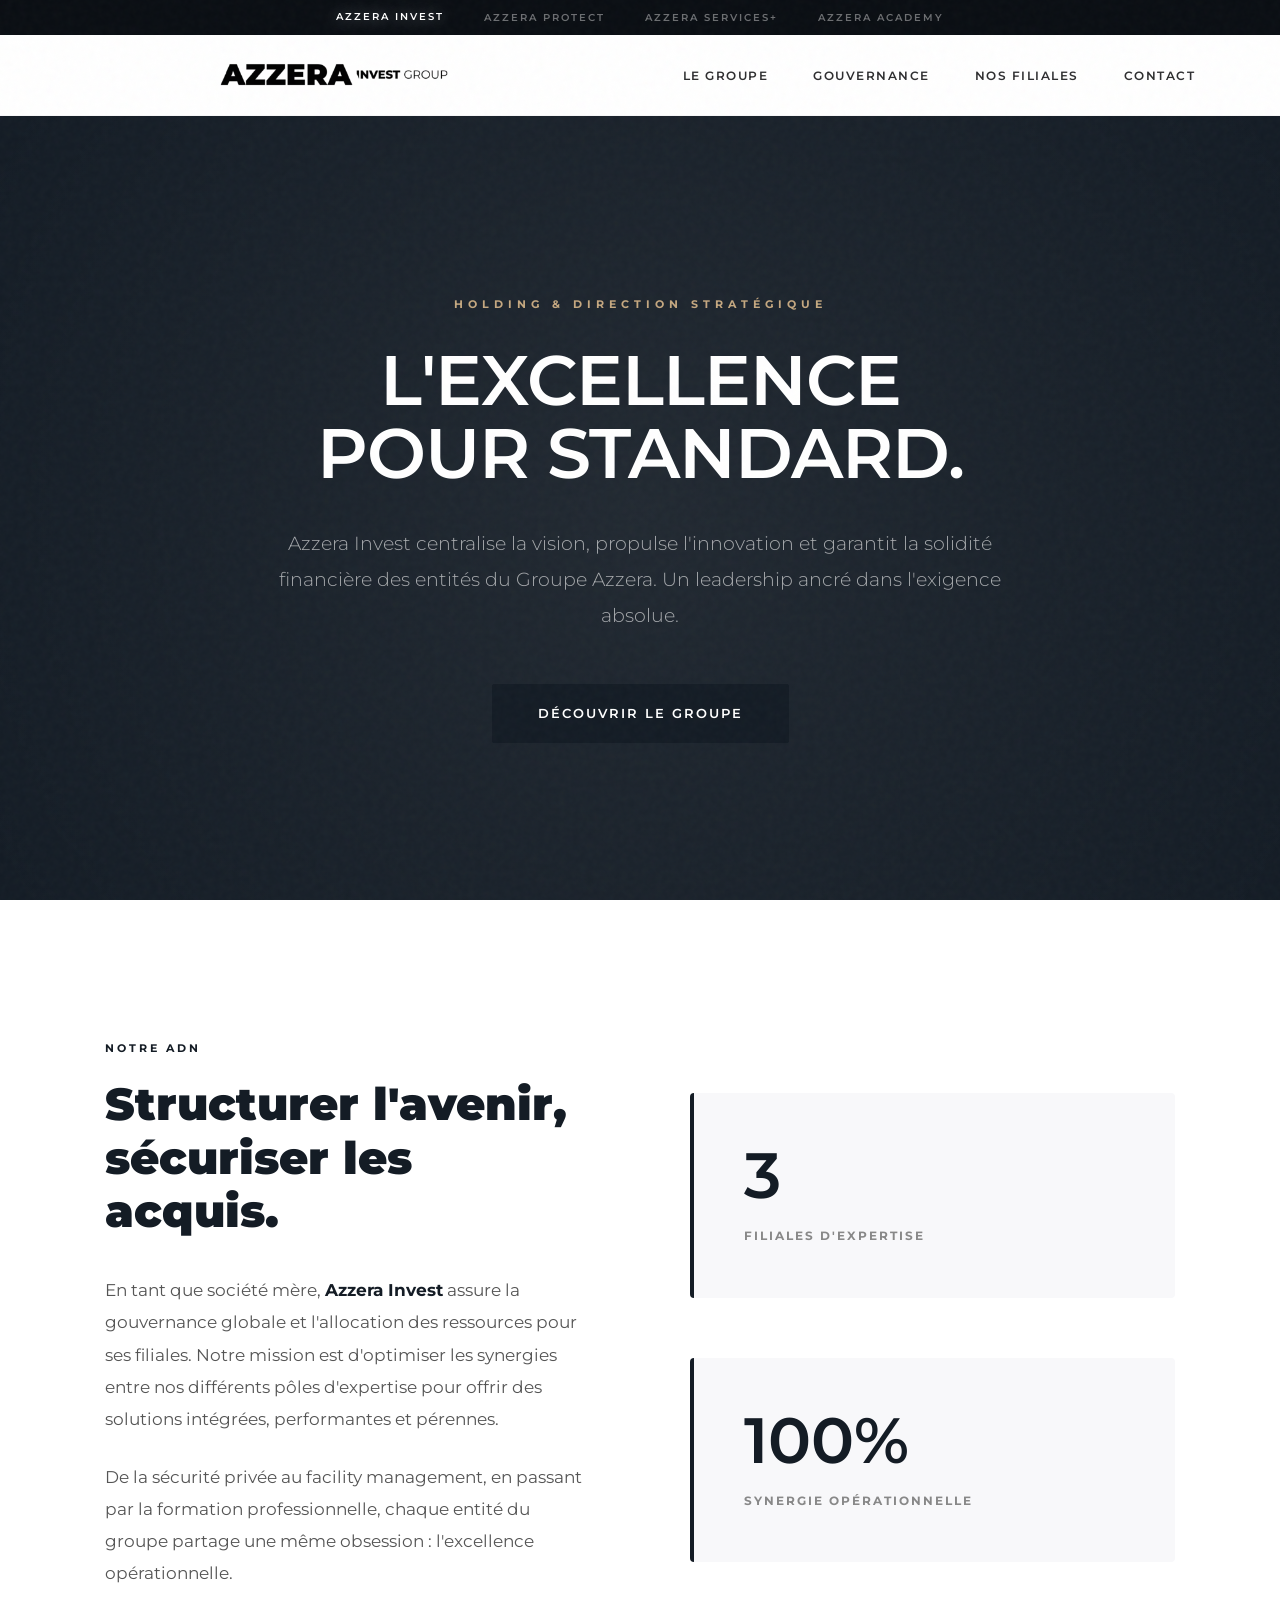
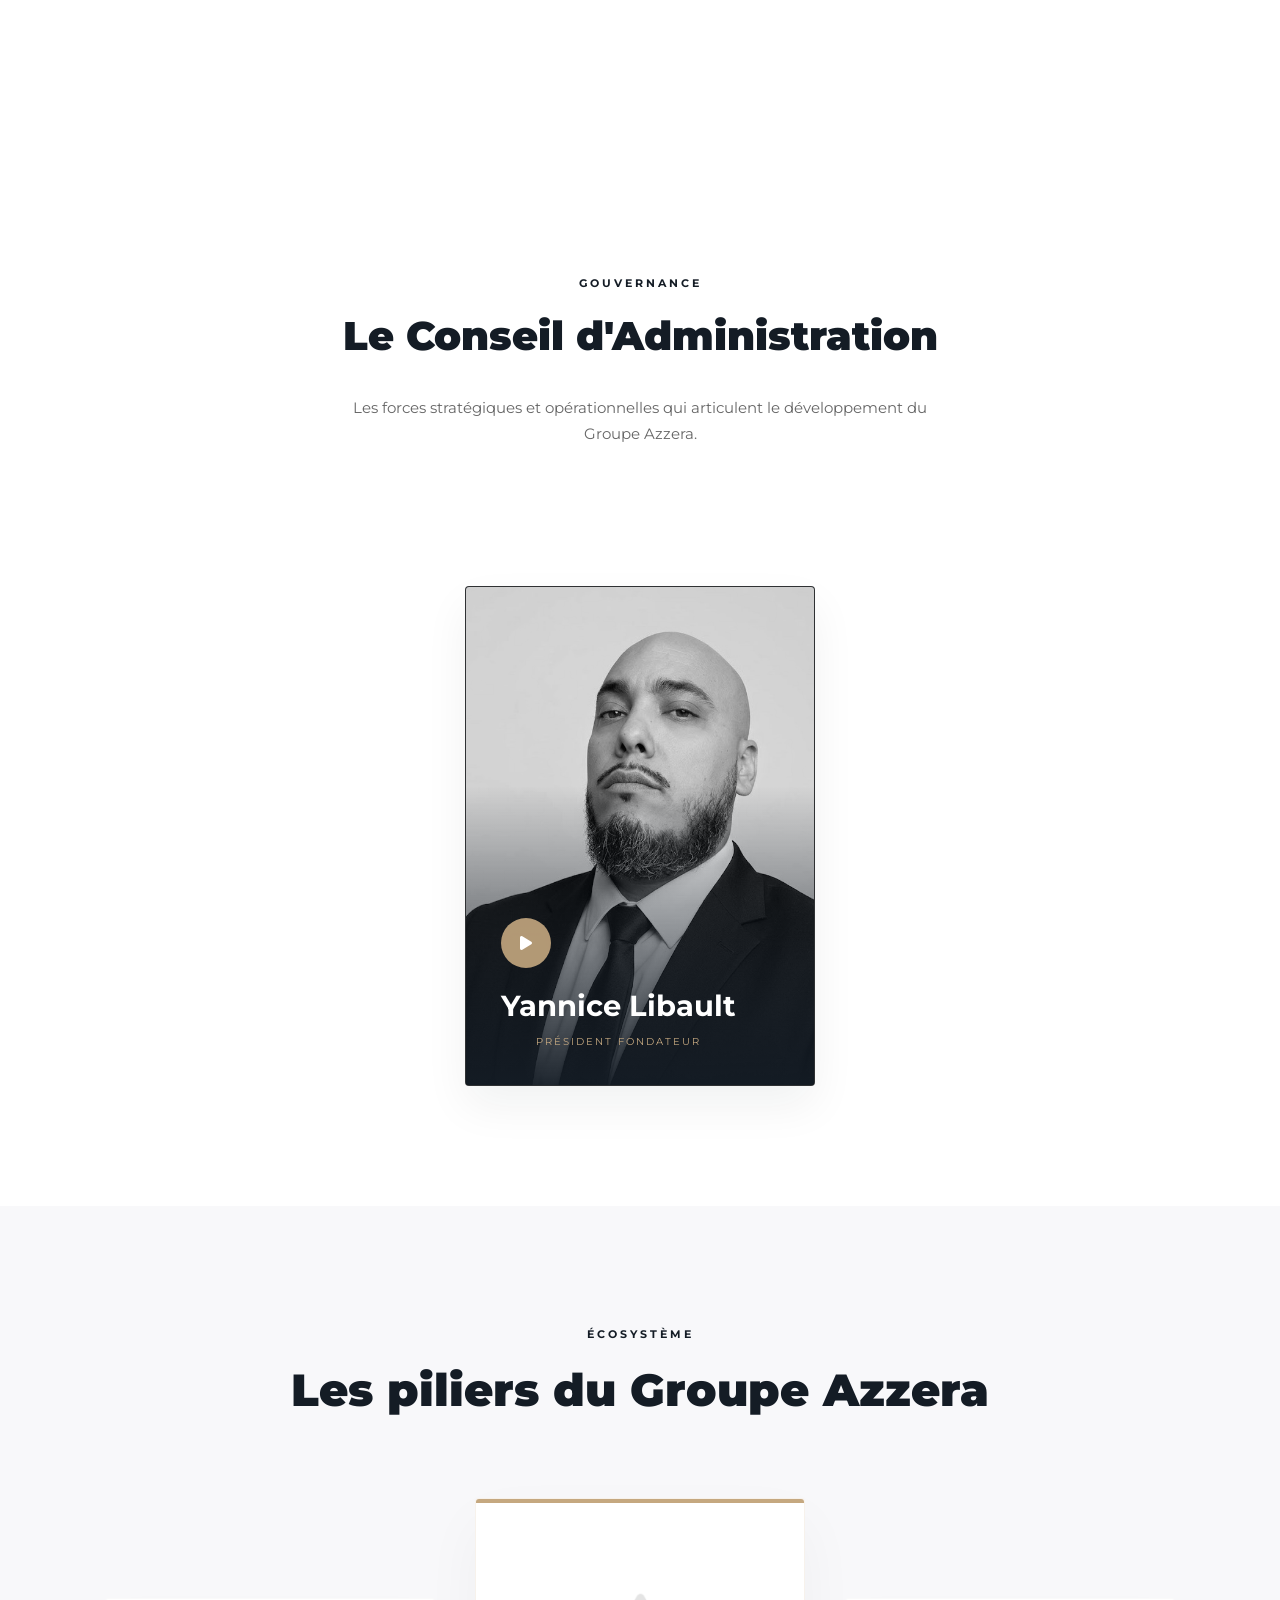
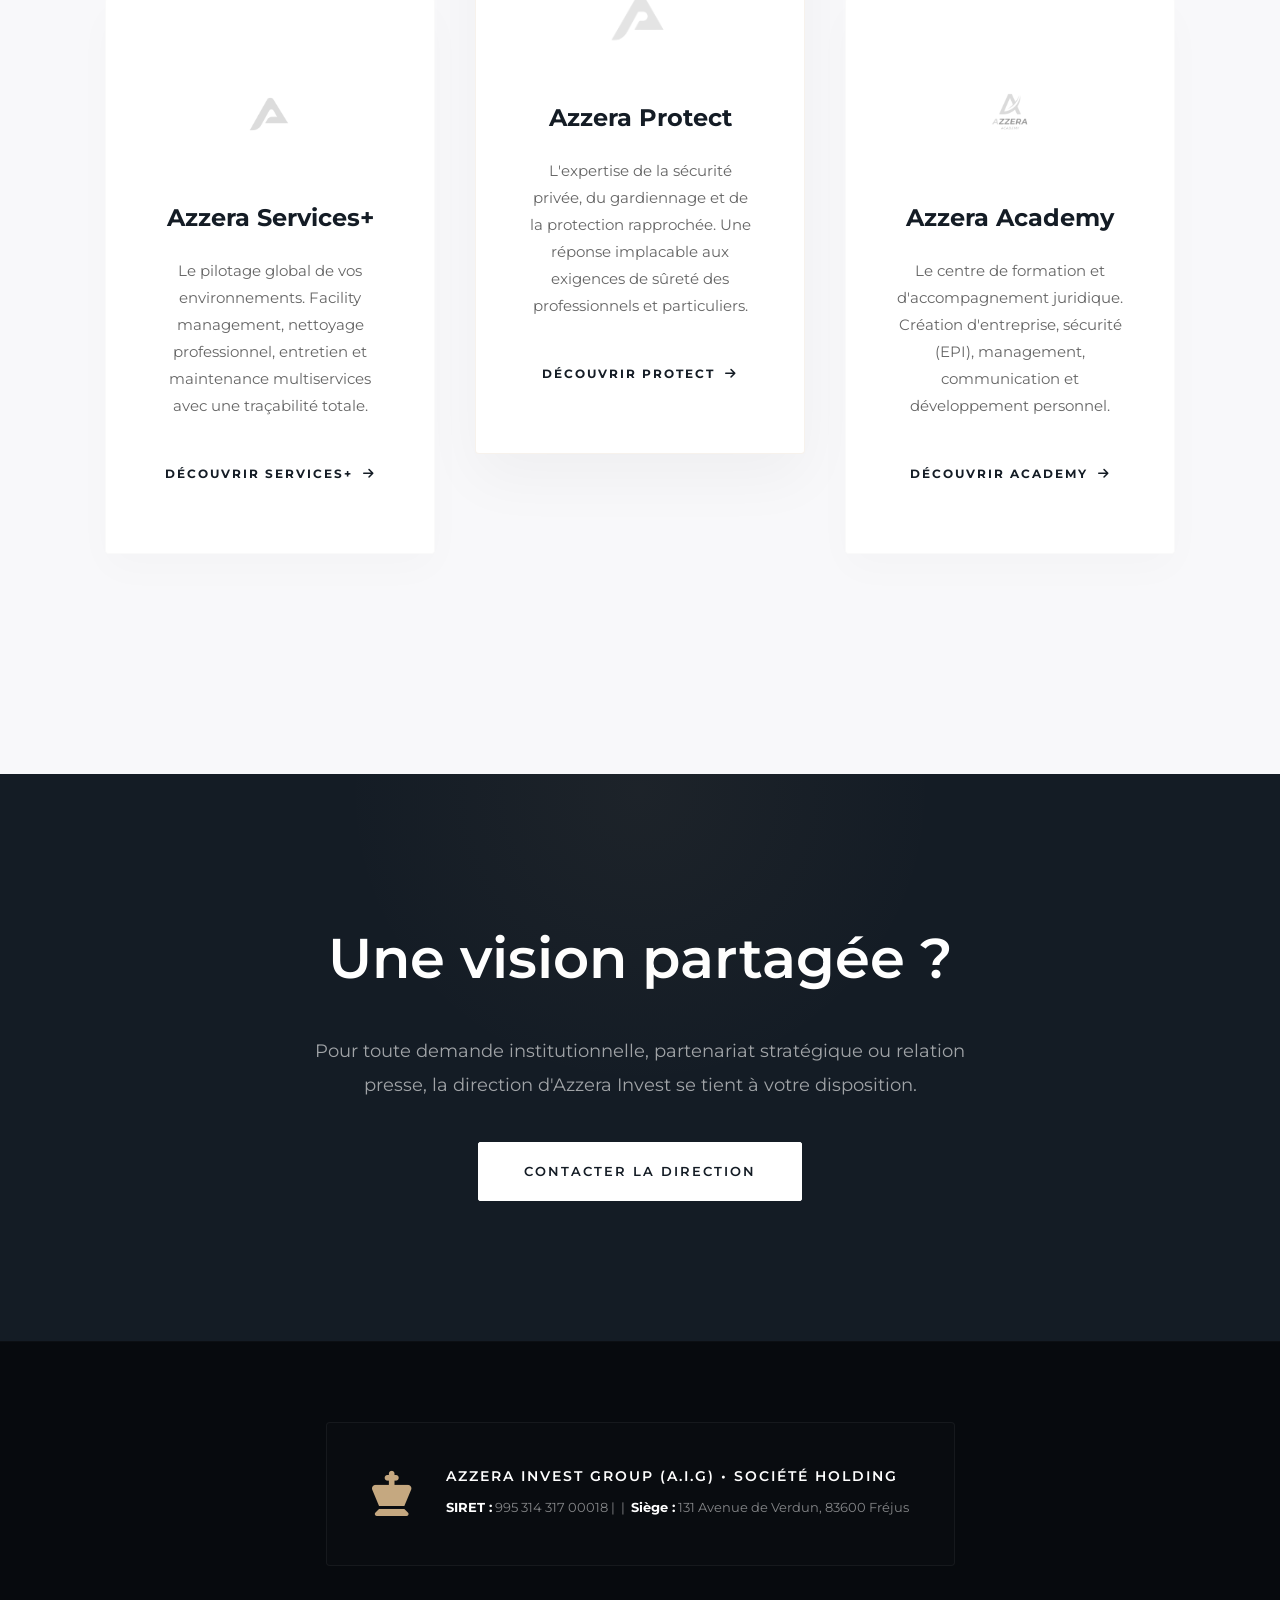
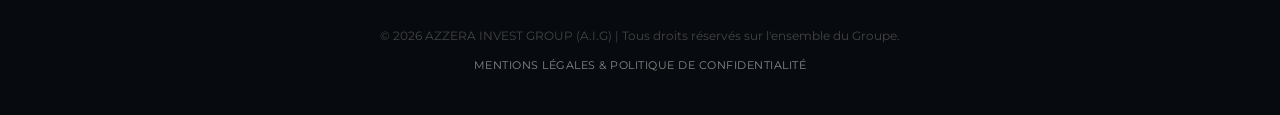
==== commit b43b08fb: "Add files via upload" ====
--- a/index.html
+++ b/index.html
@@ -128,12 +128,24 @@
         .back-skills li i { color: #c5a880; margin-top: 3px; font-size: 11px; }
 
         /* =========================================================
-           RESPONSIVE DESIGN (Mobiles & Tablettes) - HAUTE COUTURE
+           4. GESTION DU LOGO MASTER (Desktop vs Mobile)
+           ========================================================= */
+        .logo-invest-master {
+            height: 500px; 
+            width: auto; 
+            object-fit: contain;
+            transition: all 0.3s ease;
+        }
+
+        /* =========================================================
+           RESPONSIVE DESIGN (Mobiles & Tablettes)
            ========================================================= */
         @media (max-width: 1024px) {
             .vision-grid { gap: 50px; }
             .triangle-architecture-grid { gap: 30px; }
             .filiale-card { padding: 50px 30px; }
+            /* On commence à réduire le logo sur tablette */
+            .logo-invest-master { height: 300px; }
         }
 
         @media (max-width: 900px) {
@@ -145,33 +157,37 @@
         }
 
         @media (max-width: 768px) {
-            .topbar-corporate { height: auto !important; padding: 12px 10px !important; }
-            .topbar-links { gap: 10px 20px; flex-wrap: wrap; justify-content: center; padding: 0 !important; }
-            .topbar-links a { font-size: 9px; }
+            .topbar-corporate { height: auto !important; padding: 10px 15px !important; }
+            .topbar-links { gap: 8px 15px; flex-wrap: wrap; justify-content: center; padding: 0 !important; }
+            .topbar-links a { font-size: 8px !important; }
 
             .header-flex { height: auto; flex-direction: column; gap: 15px; padding: 20px 15px; }
             .logo { width: 100%; display: flex; justify-content: center; }
-            .logo a { display: block; text-align: center; }
-            .logo img { height: 45px !important; width: auto !important; margin: 0 auto; display: block; object-fit: contain; }
-            
-            .main-nav ul { flex-wrap: wrap; justify-content: center; gap: 12px 20px; }
-            .main-nav a { font-size: 10px; }
-
-            .hero-section { padding: 100px 20px; }
+            .logo a { display: block; text-align: center; width: 100%; }
+            
+            /* LE REGLAGE DU LOGO SUR MOBILE */
+            .logo-invest-master { height: 60px !important; max-width: 100%; display: block; margin: 0 auto; }
+            
+            .main-nav ul { display: flex; flex-wrap: wrap; justify-content: center; gap: 10px 20px; padding: 0; }
+            .main-nav a { font-size: 10px !important; letter-spacing: 1px !important; }
+
+            .hero-section { padding: 80px 15px; }
             .hero-title { 
-                font-size: 11vw !important; 
-                line-height: 1.15; 
-                margin-bottom: 25px; 
-                word-wrap: break-word; 
-                letter-spacing: -0.5px;
+                font-size: 8.5vw !important; 
+                line-height: 1.2 !important; 
+                margin-bottom: 20px; 
+                white-space: normal !important;
+                overflow-wrap: break-word !important; 
+                word-wrap: break-word !important;
+                letter-spacing: -0.5px !important;
             }
-            .hero-subtitle { font-size: 15px; padding: 0 5px; margin-bottom: 35px; }
+            .hero-subtitle { font-size: 14px; padding: 0 10px; margin-bottom: 30px; }
             
             .btn-primary-invest { width: 100%; display: block; box-sizing: border-box; }
 
-            .section-heading { font-size: 2.2rem; }
+            .section-heading { font-size: 2rem !important; }
             .candidat-section { padding: 80px 20px; }
-            .candidat-section h3 { font-size: 2.5rem; }
+            .candidat-section h3 { font-size: 2.2rem !important; }
             .official-badge { flex-direction: column; text-align: center; gap: 20px; padding: 30px 20px; }
         }
     </style>
@@ -197,8 +213,8 @@
     <header class="main-header">
         <div class="container header-flex">
             <div class="logo">
-                <a href="index.html"class="active">
-                    <img src="img/logo-invest.png" alt="Logo Azzera Invest" style="height: 500px; width: auto; object-fit: contain;">
+                <a href="index.html" class="active">
+                    <img src="img/logo-invest.png" alt="Logo Azzera Invest" class="logo-invest-master">
                 </a>
             </div>
             <nav class="main-nav">
@@ -420,31 +436,30 @@
         document.querySelectorAll('.reveal').forEach(element => {
             observer.observe(element);
         });
-    const titleElement = document.querySelector(".hero-title");
-    const originalText = "L'EXCELLENCE\nPOUR STANDARD"; // Le \n remplace le <br> pour le calcul
-    const letters = "ABCDEFGHIJKLMNOPQRSTUVWXYZ0123456789";
-
-    let iteration = 0;
-
-    const scramble = setInterval(() => {
-        titleElement.innerText = originalText
-            .split("")
-            .map((char, index) => {
-                // On ignore les espaces, les apostrophes et les sauts de ligne
-                if (char === " " || char === "'" || char === "\n") return char;
-                if (index < iteration) return originalText[index];
-                return letters[Math.floor(Math.random() * letters.length)];
-            })
-            .join("");
-
-        if (iteration >= originalText.length) {
-            clearInterval(scramble);
-            // On remet le <br> propre à la fin pour le rendu final
-            titleElement.innerHTML = "L'EXCELLENCE<br>POUR STANDARD";
-        }
-
-        iteration += 1 / 3;
-    }, 50);
-</script>
+
+        const titleElement = document.querySelector(".hero-title");
+        const originalText = "L'EXCELLENCE\nPOUR STANDARD"; 
+        const letters = "ABCDEFGHIJKLMNOPQRSTUVWXYZ0123456789";
+
+        let iteration = 0;
+
+        const scramble = setInterval(() => {
+            titleElement.innerText = originalText
+                .split("")
+                .map((char, index) => {
+                    if (char === " " || char === "'" || char === "\n") return char;
+                    if (index < iteration) return originalText[index];
+                    return letters[Math.floor(Math.random() * letters.length)];
+                })
+                .join("");
+
+            if (iteration >= originalText.length) {
+                clearInterval(scramble);
+                titleElement.innerHTML = "L'EXCELLENCE<br>POUR STANDARD.";
+            }
+
+            iteration += 1 / 3;
+        }, 50);
+    </script>
 </body>
 </html>
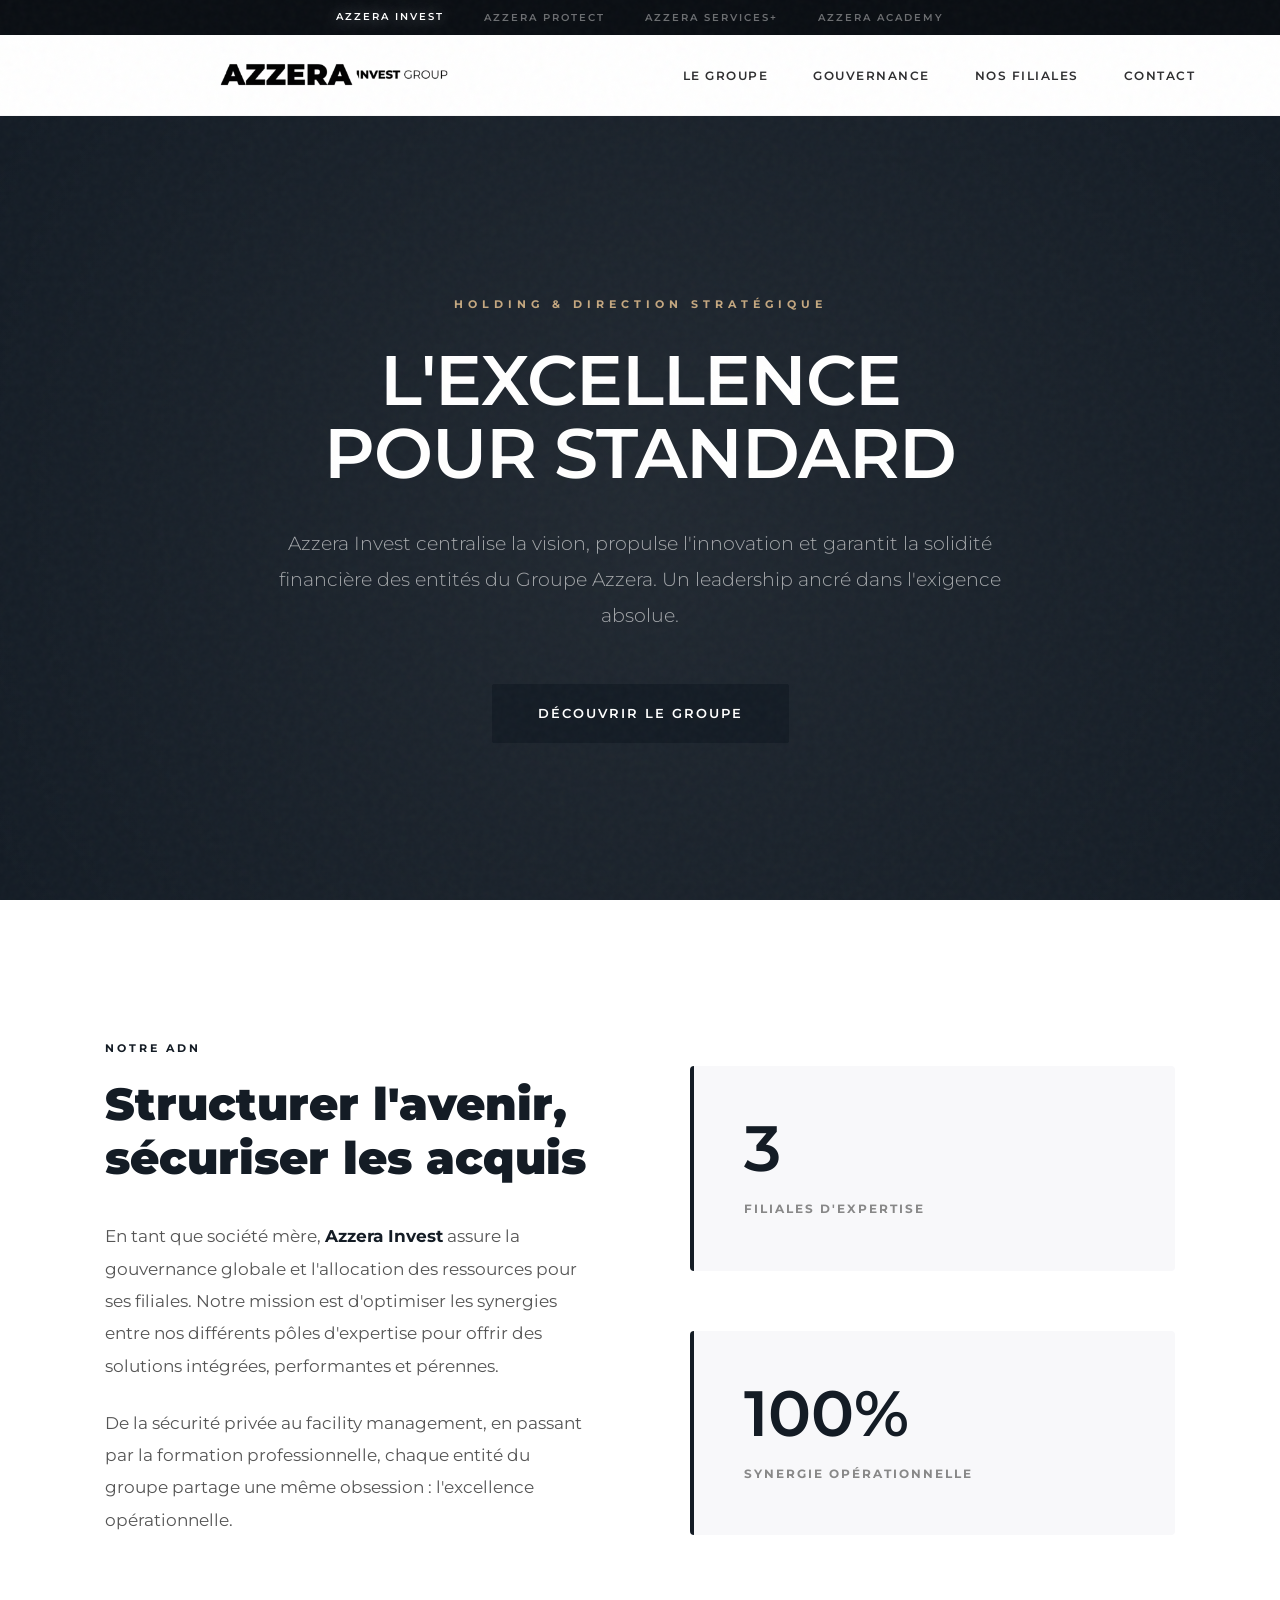
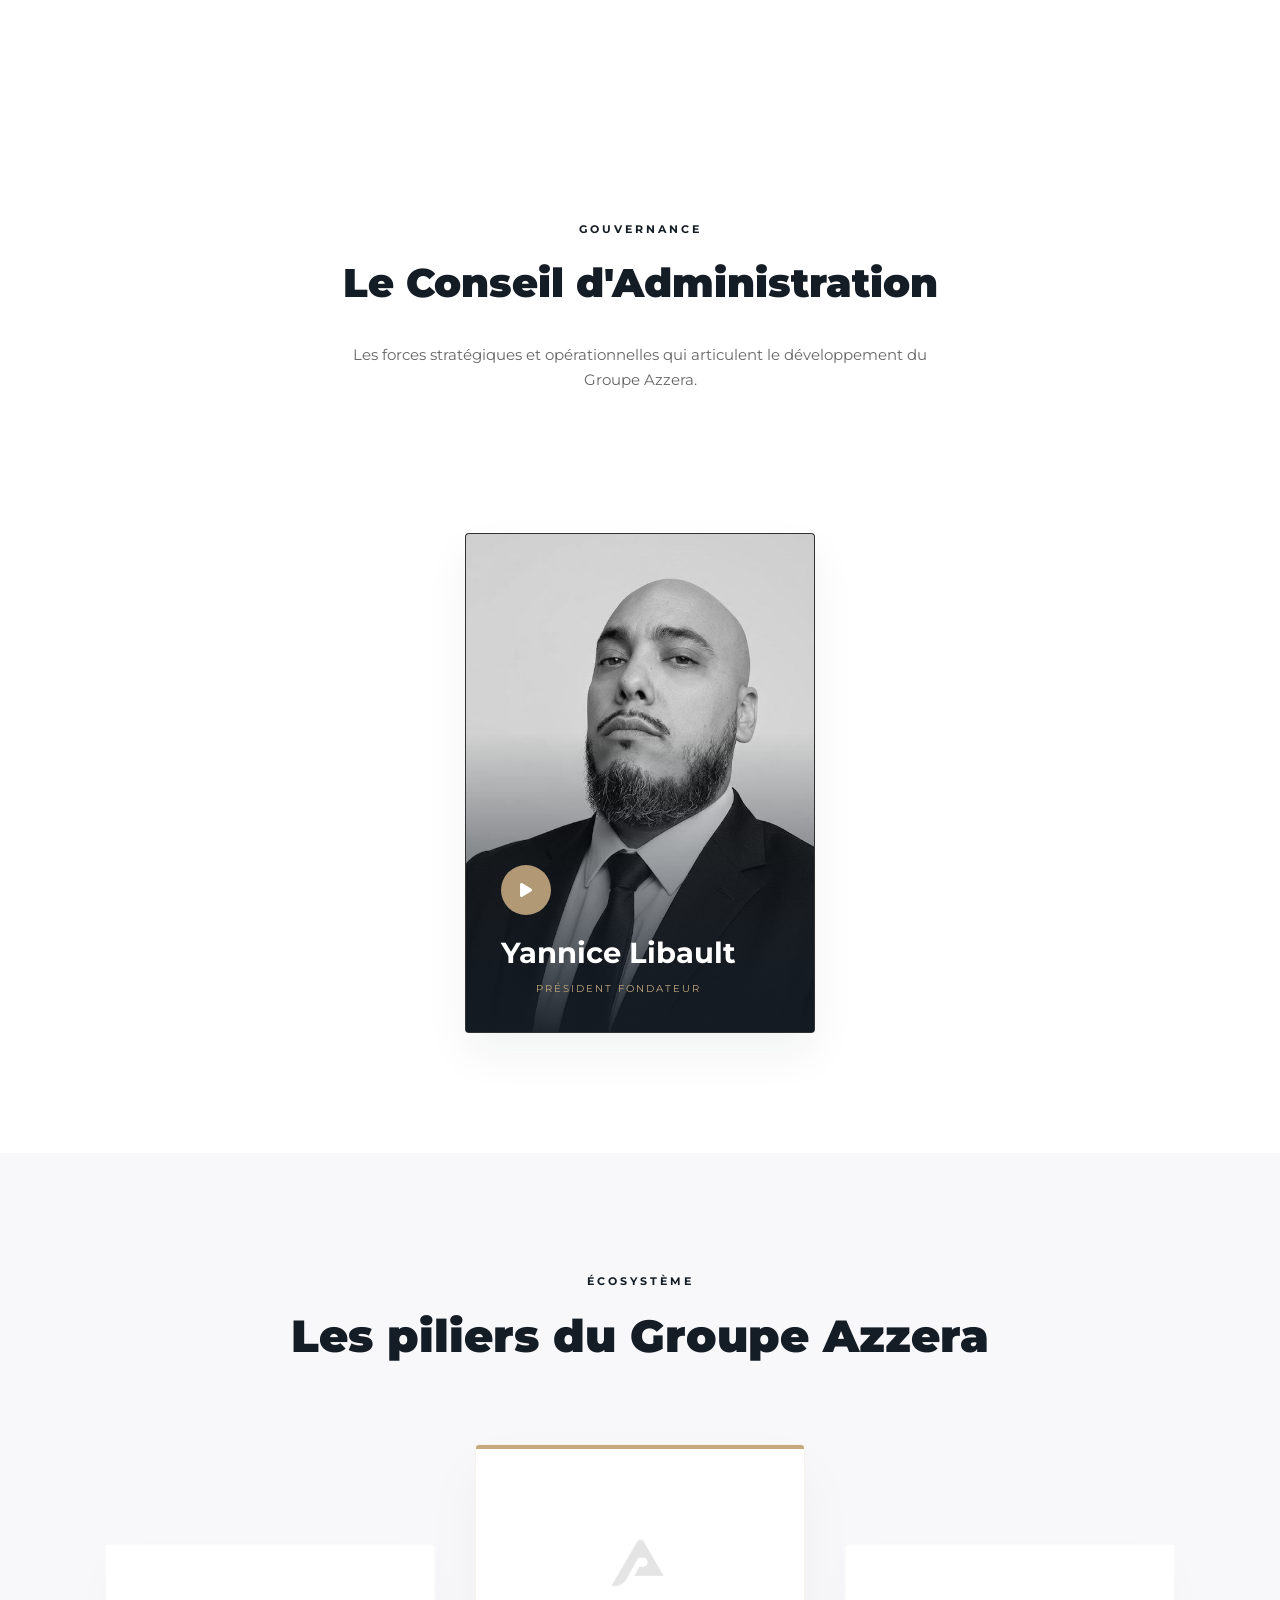
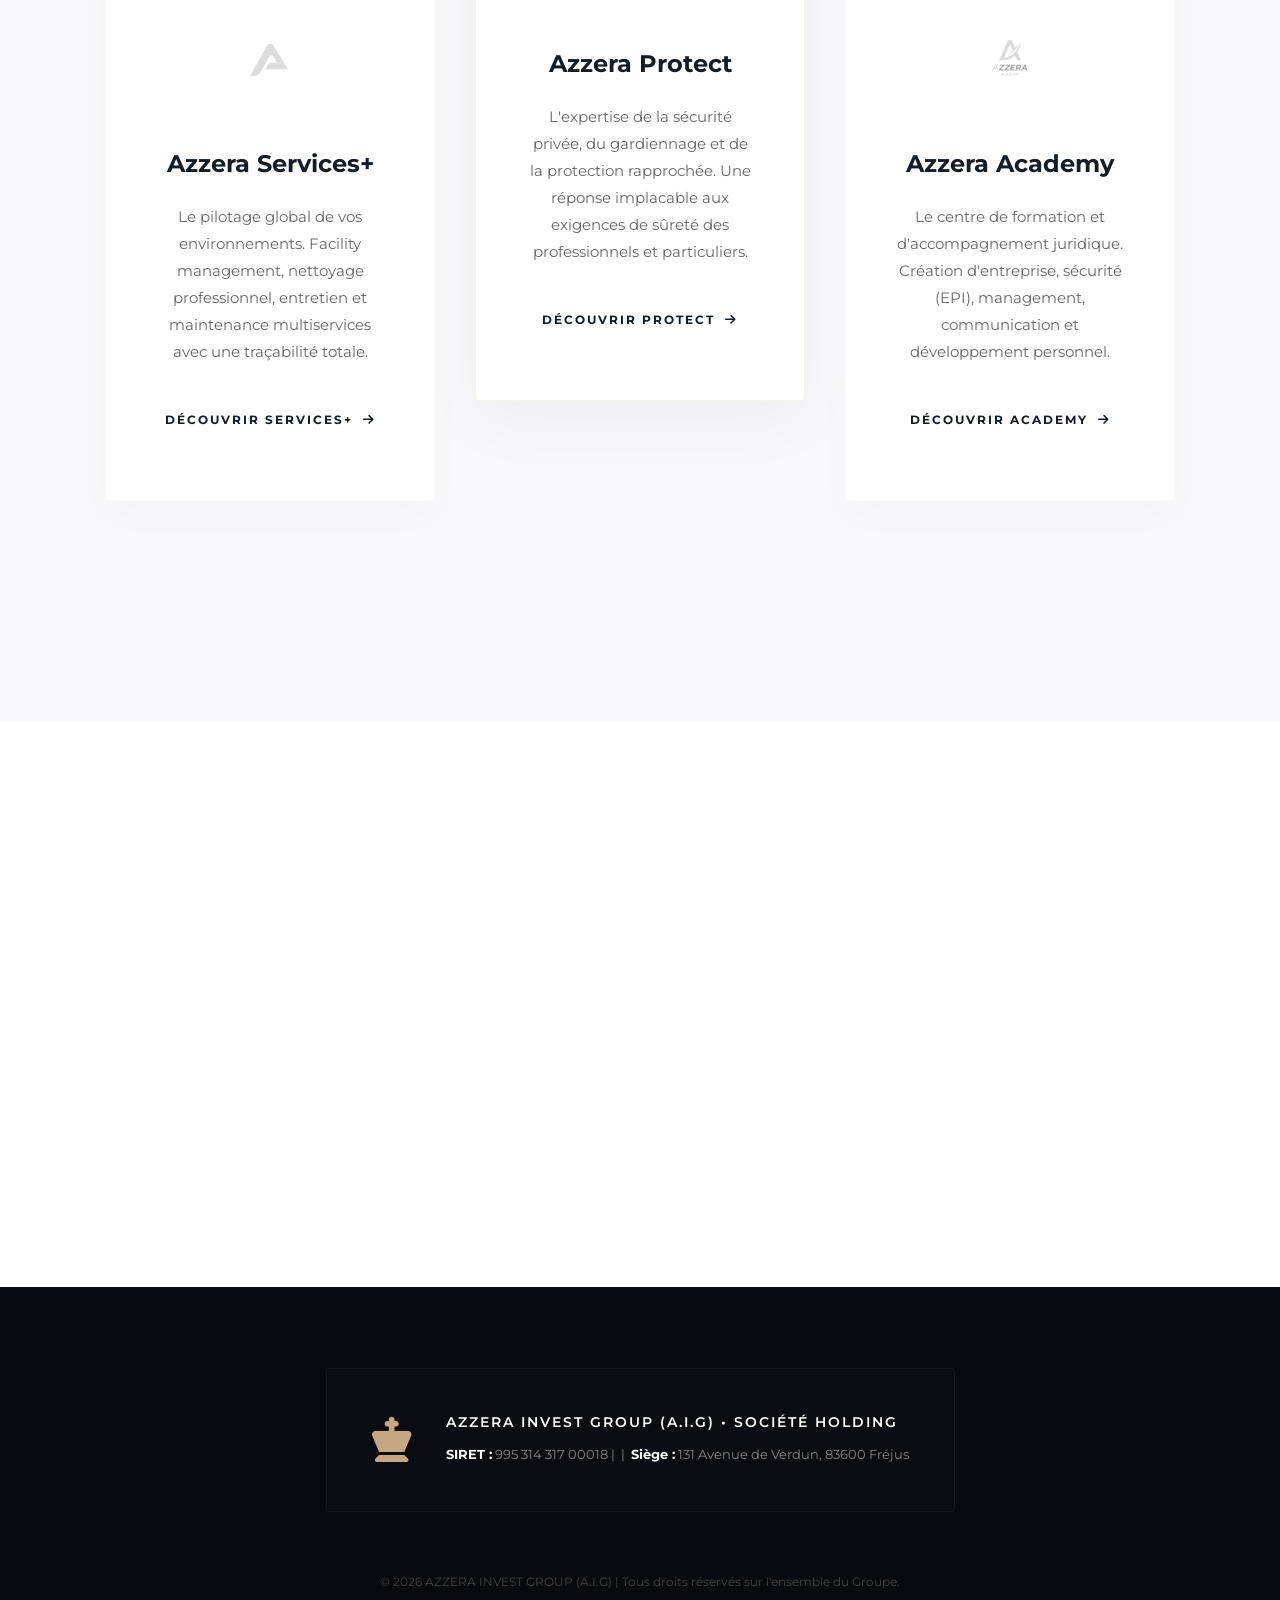
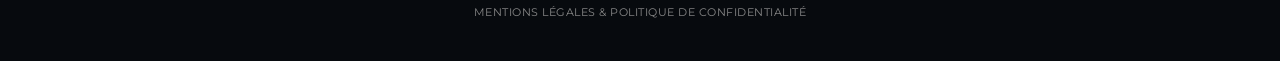
==== commit 4ed94012: "Add files via upload" ====
--- a/index.html
+++ b/index.html
@@ -206,7 +206,7 @@
             <li><a href="#" class="active">AZZERA INVEST</a></li>
             <li><a href="https://www.azzeraprotect.fr">AZZERA PROTECT</a></li>
             <li><a href="https://www.azzeraservices.fr">AZZERA SERVICES+</a></li>
-            <li><a href="https://www.azzeracademy.fr">AZZERA ACADEMY</a></li>
+            <li><a href="https://www.azzera-academy.fr">AZZERA ACADEMY</a></li>
         </ul>
     </nav>
 
@@ -234,7 +234,7 @@
             <span class="hero-surtitle">HOLDING & DIRECTION STRATÉGIQUE</span>
             <h2 class="hero-title">
     <span class="scramble-line" data-value="L'EXCELLENCE">L'EXCELLENCE</span><br>
-    <span class="scramble-line" data-value="POUR STANDARD.">POUR STANDARD.</span>
+    <span class="scramble-line" data-value="POUR STANDARD">POUR STANDARD</span>
 </h2>
 
             <p class="hero-subtitle">Azzera Invest centralise la vision, propulse l'innovation et garantit la solidité financière des entités du Groupe Azzera. Un leadership ancré dans l'exigence absolue.</p>
@@ -247,7 +247,7 @@
             <div class="vision-grid">
                 <div class="vision-text reveal reveal-left">
                     <span class="heading-subtitle">Notre ADN</span>
-                    <h3 class="section-heading">Structurer l'avenir, sécuriser les acquis.</h3>
+                    <h3 class="section-heading">Structurer l'avenir, sécuriser les acquis</h3>
                     <p>En tant que société mère, <strong>Azzera Invest</strong> assure la gouvernance globale et l'allocation des ressources pour ses filiales. Notre mission est d'optimiser les synergies entre nos différents pôles d'expertise pour offrir des solutions intégrées, performantes et pérennes.</p>
                     <p>De la sécurité privée au facility management, en passant par la formation professionnelle, chaque entité du groupe partage une même obsession : l'excellence opérationnelle.</p>
                 </div>
@@ -455,7 +455,7 @@
 
             if (iteration >= originalText.length) {
                 clearInterval(scramble);
-                titleElement.innerHTML = "L'EXCELLENCE<br>POUR STANDARD.";
+                titleElement.innerHTML = "L'EXCELLENCE<br>POUR STANDARD";
             }
 
             iteration += 1 / 3;
--- a/css/style-invest.css
+++ b/css/style-invest.css
@@ -416,4 +416,42 @@
     font-family: 'Montserrat', serif; 
     white-space: pre; /* Très important pour garder les espaces intacts */
 }
-
+/* =========================================================
+   CORRECTION GLOBALE DU LOGO (Ordinateur & Mobile)
+   S'applique à toutes les pages (Index, Gouvernance, Filiales...)
+   ========================================================= */
+
+/* 1. Sur Ordinateur : On sécurise le logo majestueux (500px) */
+.main-header .logo img {
+    height: 500px !important; 
+    max-height: 60vh !important; /* L'empêche de dépasser l'écran */
+    width: auto !important;
+    max-width: 100% !important;
+    object-fit: contain !important;
+    display: block !important;
+    margin: 0 auto !important;
+}
+
+/* 2. Sur Mobile & Tablette : On impose un format parfait */
+@media (max-width: 900px) {
+    .main-header .logo {
+        width: 100% !important;
+        display: flex !important;
+        justify-content: center !important;
+        padding-bottom: 10px !important;
+    }
+    
+    .main-header .logo a {
+        display: block !important;
+        width: 100% !important;
+        text-align: center !important;
+    }
+
+    .main-header .logo img {
+        height: auto !important;
+        max-height: 60px !important; /* La hauteur idéale sur smartphone */
+        width: 100% !important;
+        max-width: 220px !important; /* L'empêche de s'écraser */
+    }
+}
+
